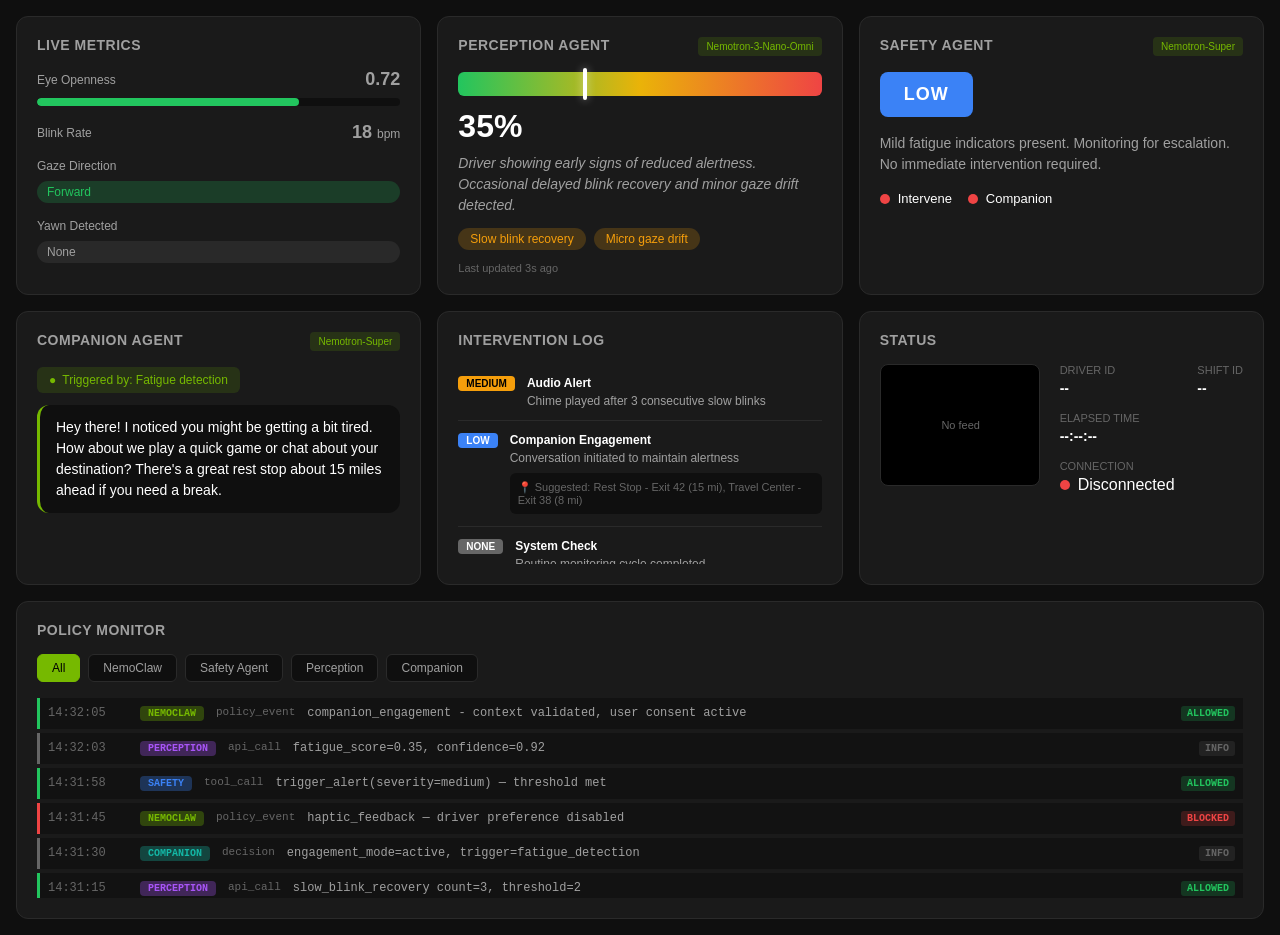
==== frontend/monitoring-dashboard/public/dashboard.html @ f6b9020c "feat: frontend SSE implementation" ====
<!DOCTYPE html>
<html lang="en">
<head>
  <meta charset="UTF-8">
  <meta name="viewport" content="width=device-width, initial-scale=1.0">
  <title>Driver Monitoring Dashboard</title>
  <style>
    :root {
      --bg-primary: #0f0f0f;
      --bg-panel: #1a1a1a;
      --bg-panel-hover: #222222;
      --nvidia-green: #76b900;
      --text-primary: #ffffff;
      --text-secondary: #a0a0a0;
      --text-muted: #666666;
      --border-color: #2a2a2a;
      --severity-none: #666666;
      --severity-low: #3b82f6;
      --severity-medium: #f59e0b;
      --severity-high: #f97316;
      --severity-critical: #ef4444;
      --color-green: #22c55e;
      --color-yellow: #eab308;
      --color-red: #ef4444;
      --color-amber: #f59e0b;
      --color-purple: #a855f7;
      --color-blue: #3b82f6;
      --color-teal: #14b8a6;
      --font-mono: 'Courier New', monospace;
    }

    * {
      margin: 0;
      padding: 0;
      box-sizing: border-box;
    }

    body {
      font-family: -apple-system, BlinkMacSystemFont, 'Segoe UI', Roboto, sans-serif;
      background-color: var(--bg-primary);
      color: var(--text-primary);
      min-height: 100vh;
      padding: 16px;
    }

    .dashboard {
      display: flex;
      flex-direction: column;
      gap: 16px;
      max-width: 1600px;
      margin: 0 auto;
    }

    .grid-top {
      display: grid;
      grid-template-columns: repeat(3, 1fr);
      gap: 16px;
    }

    .panel {
      background-color: var(--bg-panel);
      border: 1px solid var(--border-color);
      border-radius: 12px;
      padding: 20px;
      position: relative;
    }

    .panel-header {
      display: flex;
      justify-content: space-between;
      align-items: flex-start;
      margin-bottom: 16px;
    }

    .panel-title {
      font-size: 14px;
      font-weight: 600;
      color: var(--text-secondary);
      text-transform: uppercase;
      letter-spacing: 0.5px;
    }

    .corner-tag {
      font-size: 10px;
      color: var(--nvidia-green);
      background-color: rgba(118, 185, 0, 0.15);
      padding: 4px 8px;
      border-radius: 4px;
      font-weight: 500;
    }

    /* Panel 1 - Live Metrics */
    .metrics-grid {
      display: flex;
      flex-direction: column;
      gap: 16px;
    }

    .metric-item {
      display: flex;
      flex-direction: column;
      gap: 8px;
    }

    .metric-label {
      font-size: 12px;
      color: var(--text-secondary);
      display: flex;
      justify-content: space-between;
      align-items: center;
    }

    .metric-value {
      font-size: 18px;
      font-weight: 600;
    }

    .progress-bar {
      height: 8px;
      background-color: var(--bg-primary);
      border-radius: 4px;
      overflow: hidden;
    }

    .progress-fill {
      height: 100%;
      border-radius: 4px;
      transition: width 0.3s, background-color 0.3s;
    }

    .badge {
      display: inline-flex;
      align-items: center;
      padding: 4px 10px;
      border-radius: 20px;
      font-size: 12px;
      font-weight: 500;
    }

    .badge-green {
      background-color: rgba(34, 197, 94, 0.2);
      color: var(--color-green);
    }

    .badge-red {
      background-color: rgba(239, 68, 68, 0.2);
      color: var(--color-red);
    }

    .badge-amber {
      background-color: rgba(245, 158, 11, 0.2);
      color: var(--color-amber);
    }

    .badge-grey {
      background-color: rgba(102, 102, 102, 0.2);
      color: var(--text-secondary);
    }

    .flash-badge {
      animation: flash 0.5s ease-in-out;
    }

    @keyframes flash {
      0%, 100% { opacity: 1; }
      50% { opacity: 0.3; }
    }

    /* Panel 2 - Perception Agent */
    .fatigue-bar {
      height: 24px;
      background: linear-gradient(to right, var(--color-green) 0%, var(--color-yellow) 50%, var(--color-red) 100%);
      border-radius: 6px;
      position: relative;
      margin-bottom: 12px;
    }

    .fatigue-indicator {
      position: absolute;
      top: -4px;
      width: 4px;
      height: 32px;
      background-color: var(--text-primary);
      border-radius: 2px;
      box-shadow: 0 0 8px rgba(255,255,255,0.5);
      transition: left 0.3s;
    }

    .fatigue-score {
      font-size: 32px;
      font-weight: 700;
      margin-bottom: 8px;
    }

    .description-text {
      font-style: italic;
      color: var(--text-secondary);
      font-size: 14px;
      line-height: 1.5;
      margin-bottom: 12px;
    }

    .flags-container {
      display: flex;
      flex-wrap: wrap;
      gap: 8px;
      margin-bottom: 12px;
    }

    .flag-pill {
      background-color: rgba(245, 158, 11, 0.2);
      color: var(--color-amber);
      padding: 4px 12px;
      border-radius: 20px;
      font-size: 12px;
      font-weight: 500;
    }

    .last-updated {
      font-size: 11px;
      color: var(--text-muted);
    }

    /* Panel 3 - Safety Agent */
    .severity-badge {
      display: inline-flex;
      align-items: center;
      justify-content: center;
      padding: 12px 24px;
      border-radius: 8px;
      font-size: 18px;
      font-weight: 700;
      text-transform: uppercase;
      letter-spacing: 1px;
      margin-bottom: 16px;
    }

    .severity-none { background-color: var(--severity-none); }
    .severity-low { background-color: var(--severity-low); }
    .severity-medium { background-color: var(--severity-medium); color: #000; }
    .severity-high { background-color: var(--severity-high); color: #000; }
    .severity-critical { 
      background-color: var(--severity-critical);
      animation: pulse 1.5s ease-in-out infinite;
    }

    @keyframes pulse {
      0%, 100% { box-shadow: 0 0 0 0 rgba(239, 68, 68, 0.7); }
      50% { box-shadow: 0 0 0 10px rgba(239, 68, 68, 0); }
    }

    .reason-text {
      color: var(--text-secondary);
      font-size: 14px;
      margin-bottom: 16px;
      line-height: 1.5;
    }

    .indicators {
      display: flex;
      gap: 16px;
    }

    .indicator {
      display: flex;
      align-items: center;
      gap: 8px;
      font-size: 13px;
    }

    .indicator-dot {
      width: 10px;
      height: 10px;
      border-radius: 50%;
    }

    .indicator-dot.on { background-color: var(--color-green); }
    .indicator-dot.off { background-color: var(--color-red); }

    /* Panel 4 - Companion Agent */
    .chat-container {
      min-height: 150px;
    }

    .chat-bubble {
      background-color: var(--bg-primary);
      border-radius: 12px;
      padding: 12px 16px;
      margin-bottom: 12px;
      font-size: 14px;
      line-height: 1.5;
      border-left: 3px solid var(--nvidia-green);
    }

    .trigger-badge {
      display: inline-flex;
      align-items: center;
      gap: 6px;
      background-color: rgba(118, 185, 0, 0.15);
      color: var(--nvidia-green);
      padding: 6px 12px;
      border-radius: 6px;
      font-size: 12px;
      margin-bottom: 12px;
    }

    .waiting-state {
      color: var(--text-muted);
      font-style: italic;
      text-align: center;
      padding: 40px 0;
    }

    /* Panel 5 - Intervention Log */
    .log-container {
      max-height: 200px;
      overflow-y: auto;
    }

    .log-item {
      display: flex;
      align-items: flex-start;
      gap: 12px;
      padding: 12px 0;
      border-bottom: 1px solid var(--border-color);
    }

    .log-item:last-child {
      border-bottom: none;
    }

    .log-severity {
      padding: 2px 8px;
      border-radius: 4px;
      font-size: 10px;
      font-weight: 600;
      text-transform: uppercase;
      flex-shrink: 0;
    }

    .log-content {
      flex: 1;
    }

    .log-type {
      font-size: 12px;
      font-weight: 600;
      margin-bottom: 4px;
    }

    .log-summary {
      font-size: 12px;
      color: var(--text-secondary);
    }

    .rest-stops {
      margin-top: 8px;
      padding: 8px;
      background-color: var(--bg-primary);
      border-radius: 6px;
      font-size: 11px;
      color: var(--text-muted);
    }

    /* Panel 6 - Status Bar */
    .panel-6-inner {
      display: flex;
      gap: 20px;
      align-items: flex-start;
    }

    .camera-feed {
      flex-shrink: 0;
      width: 160px;
      border-radius: 8px;
      overflow: hidden;
      border: 1px solid var(--border-color);
      background: #000;
      position: relative;
    }

    .camera-feed img {
      width: 160px;
      height: 120px;
      object-fit: cover;
      display: block;
    }

    .camera-offline {
      width: 160px;
      height: 120px;
      display: flex;
      align-items: center;
      justify-content: center;
      font-size: 11px;
      color: var(--text-muted);
    }

    .status-grid {
      flex: 1;
      display: flex;
      justify-content: space-between;
      align-items: center;
      flex-wrap: wrap;
      gap: 16px;
    }

    .status-item {
      display: flex;
      flex-direction: column;
      gap: 4px;
    }

    .status-label {
      font-size: 11px;
      color: var(--text-muted);
      text-transform: uppercase;
    }

    .status-value {
      font-size: 14px;
      font-weight: 600;
    }

    .connection-status {
      display: flex;
      align-items: center;
      gap: 8px;
    }

    .connection-dot {
      width: 10px;
      height: 10px;
      border-radius: 50%;
    }

    .connection-dot.connected { background-color: var(--color-green); }
    .connection-dot.disconnected { background-color: var(--color-red); }

    /* Panel 7 - Policy Monitor */
    .panel-full {
      grid-column: 1 / -1;
    }

    .filter-buttons {
      display: flex;
      gap: 8px;
      margin-bottom: 16px;
      flex-wrap: wrap;
    }

    .filter-btn {
      background-color: var(--bg-primary);
      border: 1px solid var(--border-color);
      color: var(--text-secondary);
      padding: 6px 14px;
      border-radius: 6px;
      font-size: 12px;
      cursor: pointer;
      transition: all 0.2s;
    }

    .filter-btn:hover {
      background-color: var(--bg-panel-hover);
    }

    .filter-btn.active {
      background-color: var(--nvidia-green);
      color: #000;
      border-color: var(--nvidia-green);
    }

    .policy-log {
      max-height: 200px;
      overflow-y: auto;
      font-family: var(--font-mono);
      font-size: 12px;
    }

    .policy-entry {
      display: flex;
      align-items: flex-start;
      gap: 12px;
      padding: 8px;
      border-left: 3px solid;
      margin-bottom: 4px;
      background-color: rgba(0,0,0,0.3);
    }

    .policy-entry.allowed { border-left-color: var(--color-green); }
    .policy-entry.blocked { border-left-color: var(--color-red); }
    .policy-entry.info { border-left-color: var(--text-muted); }

    .source-badge {
      padding: 2px 8px;
      border-radius: 4px;
      font-size: 10px;
      font-weight: 600;
      text-transform: uppercase;
      flex-shrink: 0;
    }

    .source-perception { background-color: rgba(168, 85, 247, 0.3); color: var(--color-purple); }
    .source-safety { background-color: rgba(59, 130, 246, 0.3); color: var(--color-blue); }
    .source-companion { background-color: rgba(20, 184, 166, 0.3); color: var(--color-teal); }
    .source-nemoclaw { background-color: rgba(118, 185, 0, 0.3); color: var(--nvidia-green); }

    .policy-timestamp {
      color: var(--text-muted);
      flex-shrink: 0;
      width: 80px;
    }

    .policy-action {
      color: var(--text-muted);
      flex-shrink: 0;
      font-size: 11px;
    }

    .policy-message {
      flex: 1;
      color: var(--text-secondary);
    }

    .verdict-badge {
      padding: 2px 6px;
      border-radius: 3px;
      font-size: 10px;
      font-weight: 700;
      text-transform: uppercase;
      flex-shrink: 0;
    }
    .verdict-allowed { background-color: rgba(34, 197, 94, 0.2); color: var(--color-green); }
    .verdict-blocked { background-color: rgba(239, 68, 68, 0.2); color: var(--color-red); }
    .verdict-info { background-color: rgba(102, 102, 102, 0.2); color: var(--text-muted); }

    /* Scrollbar Styling */
    ::-webkit-scrollbar {
      width: 6px;
    }

    ::-webkit-scrollbar-track {
      background: var(--bg-primary);
    }

    ::-webkit-scrollbar-thumb {
      background: var(--border-color);
      border-radius: 3px;
    }

    ::-webkit-scrollbar-thumb:hover {
      background: var(--text-muted);
    }

    @media (max-width: 1024px) {
      .grid-top {
        grid-template-columns: repeat(2, 1fr);
      }
    }

    @media (max-width: 768px) {
      .grid-top {
        grid-template-columns: 1fr;
      }
    }
  </style>
</head>
<body>
  <div class="dashboard">
    <!-- Top Grid: Panels 1-6 -->
    <div class="grid-top">
      <!-- Panel 1: Live Metrics -->
      <div class="panel">
        <div class="panel-header">
          <span class="panel-title">Live Metrics</span>
        </div>
        <div class="metrics-grid">
          <div class="metric-item">
            <div class="metric-label">
              <span>Eye Openness</span>
              <span class="metric-value" id="eye-value">0.72</span>
            </div>
            <div class="progress-bar">
              <div class="progress-fill" id="eye-progress" style="width: 72%; background-color: var(--color-green);"></div>
            </div>
          </div>
          <div class="metric-item">
            <div class="metric-label">
              <span>Blink Rate</span>
              <span class="metric-value" id="blink-rate">18 <span style="font-size: 12px; font-weight: 400;">bpm</span></span>
            </div>
          </div>
          <div class="metric-item">
            <div class="metric-label">
              <span>Gaze Direction</span>
            </div>
            <span class="badge badge-green" id="gaze-badge">Forward</span>
          </div>
          <div class="metric-item">
            <div class="metric-label">
              <span>Yawn Detected</span>
            </div>
            <span class="badge badge-grey" id="yawn-badge">None</span>
          </div>
        </div>
      </div>

      <!-- Panel 2: Perception Agent -->
      <div class="panel">
        <div class="panel-header">
          <span class="panel-title">Perception Agent</span>
          <span class="corner-tag">Nemotron-3-Nano-Omni</span>
        </div>
        <div class="fatigue-bar">
          <div class="fatigue-indicator" id="fatigue-indicator" style="left: calc(35% - 2px);"></div>
        </div>
        <div class="fatigue-score" id="fatigue-score">35%</div>
        <p class="description-text" id="perception-desc">Driver showing early signs of reduced alertness. Occasional delayed blink recovery and minor gaze drift detected.</p>
        <div class="flags-container" id="flags-container">
          <span class="flag-pill">Slow blink recovery</span>
          <span class="flag-pill">Micro gaze drift</span>
        </div>
        <div class="last-updated">Last updated <span id="perception-updated">3</span>s ago</div>
      </div>

      <!-- Panel 3: Safety Agent -->
      <div class="panel">
        <div class="panel-header">
          <span class="panel-title">Safety Agent</span>
          <span class="corner-tag">Nemotron-Super</span>
        </div>
        <div class="severity-badge severity-low" id="severity-badge">LOW</div>
        <p class="reason-text" id="safety-reason">Mild fatigue indicators present. Monitoring for escalation. No immediate intervention required.</p>
        <div class="indicators">
          <div class="indicator">
            <div class="indicator-dot off" id="intervene-indicator"></div>
            <span>Intervene</span>
          </div>
          <div class="indicator">
            <div class="indicator-dot off" id="companion-indicator"></div>
            <span>Companion</span>
          </div>
        </div>
      </div>

      <!-- Panel 4: Companion Agent -->
      <div class="panel">
        <div class="panel-header">
          <span class="panel-title">Companion Agent</span>
          <span class="corner-tag">Nemotron-Super</span>
        </div>
        <div class="chat-container" id="chat-container">
          <div class="trigger-badge" id="trigger-badge">
            <span>●</span> Triggered by: Fatigue detection
          </div>
          <div class="chat-bubble" id="chat-bubble">
            Hey there! I noticed you might be getting a bit tired. How about we play a quick game or chat about your destination? There's a great rest stop about 15 miles ahead if you need a break.
          </div>
        </div>
      </div>

      <!-- Panel 5: Intervention Log -->
      <div class="panel">
        <div class="panel-header">
          <span class="panel-title">Intervention Log</span>
        </div>
        <div class="log-container" id="log-container">
          <div class="log-item">
            <span class="log-severity" style="background-color: var(--severity-medium); color: #000;">MEDIUM</span>
            <div class="log-content">
              <div class="log-type">Audio Alert</div>
              <div class="log-summary">Chime played after 3 consecutive slow blinks</div>
            </div>
          </div>
          <div class="log-item">
            <span class="log-severity" style="background-color: var(--severity-low);">LOW</span>
            <div class="log-content">
              <div class="log-type">Companion Engagement</div>
              <div class="log-summary">Conversation initiated to maintain alertness</div>
              <div class="rest-stops">📍 Suggested: Rest Stop - Exit 42 (15 mi), Travel Center - Exit 38 (8 mi)</div>
            </div>
          </div>
          <div class="log-item">
            <span class="log-severity" style="background-color: var(--severity-none);">NONE</span>
            <div class="log-content">
              <div class="log-type">System Check</div>
              <div class="log-summary">Routine monitoring cycle completed</div>
            </div>
          </div>
        </div>
      </div>

      <!-- Panel 6: Status Bar -->
      <div class="panel">
        <div class="panel-header">
          <span class="panel-title">Status</span>
        </div>
        <div class="panel-6-inner">
          <div class="camera-feed" id="camera-feed-container">
            <img id="camera-img" src="/video" alt="Driver camera feed"
                 onerror="this.style.display='none';document.getElementById('camera-offline-msg').style.display='flex'">
            <div class="camera-offline" id="camera-offline-msg" style="display:none">No feed</div>
          </div>
          <div class="status-grid">
            <div class="status-item">
              <span class="status-label">Driver ID</span>
              <span class="status-value" id="status-driver">--</span>
            </div>
            <div class="status-item">
              <span class="status-label">Shift ID</span>
              <span class="status-value" id="status-shift">--</span>
            </div>
            <div class="status-item">
              <span class="status-label">Elapsed Time</span>
              <span class="status-value" id="elapsed-time">--:--:--</span>
            </div>
            <div class="status-item">
              <span class="status-label">Connection</span>
              <div class="connection-status">
                <div class="connection-dot connected" id="connection-dot"></div>
                <span id="connection-text">Connected</span>
              </div>
            </div>
          </div>
        </div>
      </div>
    </div>

    <!-- Panel 7: Policy Monitor (Full Width) -->
    <div class="panel panel-full">
      <div class="panel-header">
        <span class="panel-title">Policy Monitor</span>
      </div>
      <div class="filter-buttons">
        <button class="filter-btn active" data-filter="all">All</button>
        <button class="filter-btn" data-filter="nemoclaw">NemoClaw</button>
        <button class="filter-btn" data-filter="safety">Safety Agent</button>
        <button class="filter-btn" data-filter="perception">Perception</button>
        <button class="filter-btn" data-filter="companion">Companion</button>
      </div>
      <div class="policy-log" id="policy-log">
        <div class="policy-entry allowed" data-source="nemoclaw">
          <span class="policy-timestamp">14:32:05</span>
          <span class="source-badge source-nemoclaw">NemoClaw</span>
          <span class="policy-action">policy_event</span>
          <span class="policy-message">companion_engagement - context validated, user consent active</span>
          <span class="verdict-badge verdict-allowed">allowed</span>
        </div>
        <div class="policy-entry info" data-source="perception">
          <span class="policy-timestamp">14:32:03</span>
          <span class="source-badge source-perception">Perception</span>
          <span class="policy-action">api_call</span>
          <span class="policy-message">fatigue_score=0.35, confidence=0.92</span>
          <span class="verdict-badge verdict-info">info</span>
        </div>
        <div class="policy-entry allowed" data-source="safety">
          <span class="policy-timestamp">14:31:58</span>
          <span class="source-badge source-safety">Safety</span>
          <span class="policy-action">tool_call</span>
          <span class="policy-message">trigger_alert(severity=medium) — threshold met</span>
          <span class="verdict-badge verdict-allowed">allowed</span>
        </div>
        <div class="policy-entry blocked" data-source="nemoclaw">
          <span class="policy-timestamp">14:31:45</span>
          <span class="source-badge source-nemoclaw">NemoClaw</span>
          <span class="policy-action">policy_event</span>
          <span class="policy-message">haptic_feedback — driver preference disabled</span>
          <span class="verdict-badge verdict-blocked">blocked</span>
        </div>
        <div class="policy-entry info" data-source="companion">
          <span class="policy-timestamp">14:31:30</span>
          <span class="source-badge source-companion">Companion</span>
          <span class="policy-action">decision</span>
          <span class="policy-message">engagement_mode=active, trigger=fatigue_detection</span>
          <span class="verdict-badge verdict-info">info</span>
        </div>
        <div class="policy-entry allowed" data-source="perception">
          <span class="policy-timestamp">14:31:15</span>
          <span class="source-badge source-perception">Perception</span>
          <span class="policy-action">api_call</span>
          <span class="policy-message">slow_blink_recovery count=3, threshold=2</span>
          <span class="verdict-badge verdict-allowed">allowed</span>
        </div>
        <div class="policy-entry info" data-source="safety">
          <span class="policy-timestamp">14:30:00</span>
          <span class="source-badge source-safety">Safety</span>
          <span class="policy-action">decision</span>
          <span class="policy-message">severity: none → low — mild fatigue indicators</span>
          <span class="verdict-badge verdict-info">info</span>
        </div>
      </div>
    </div>
  </div>

  <script>
    // --- State ---
    const SEVERITY_RANK = { none: 0, low: 1, medium: 2, high: 3, critical: 4 };
    const SEVERITY_COLORS = {
      none:     "var(--severity-none)",
      low:      "var(--severity-low)",
      medium:   "var(--severity-medium)",
      high:     "var(--severity-high)",
      critical: "var(--severity-critical)",
    };
    let _shiftStart     = null;
    let _vlmLastTs      = null;
    let _prevSevRank    = 0;
    let _yawnTimer      = null;
    let _retryDelay     = 1000;

    // --- SSE connection ---
    function connectSSE() {
      const stream = new EventSource("/stream");
      stream.addEventListener("message", (e) => {
        _retryDelay = 1000;
        setConnected(true);
        const event = JSON.parse(e.data);
        switch (event.type) {
          case "frame":        updateLiveMetrics(event.data);    break;
          case "vlm":          updatePerceptionAgent(event.data); break;
          case "decision":     updateSafetyAgent(event.data);   break;
          case "companion":    updateCompanionAgent(event.data); break;
          case "intervention": appendIntervention(event.data);   break;
          case "audit":        appendAuditEntry(event.data);     break;
        }
      });
      stream.onerror = () => {
        setConnected(false);
        stream.close();
        setTimeout(connectSSE, _retryDelay);
        _retryDelay = Math.min(_retryDelay * 2, 30000);
      };
    }

    // --- /state preload ---
    async function preloadState() {
      try {
        const res = await fetch("/state");
        const state = await res.json();
        if (state.frame)        updateLiveMetrics(state.frame);
        if (state.vlm)          updatePerceptionAgent(state.vlm);
        if (state.decision)     updateSafetyAgent(state.decision);
        if (state.companion)    updateCompanionAgent(state.companion);
        if (state.intervention) appendIntervention(state.intervention);
      } catch (_) { /* server may not be ready yet */ }
    }

    // --- Connection status (Panel 6) ---
    function setConnected(connected) {
      const dot = document.getElementById("connection-dot");
      const txt = document.getElementById("connection-text");
      if (dot) dot.className = "connection-dot " + (connected ? "connected" : "disconnected");
      if (txt) txt.textContent = connected ? "Connected" : "Disconnected";
    }

    // --- Elapsed clock (Panel 6) ---
    setInterval(() => {
      if (!_shiftStart) return;
      const sec = Math.floor(Date.now() / 1000 - _shiftStart);
      const h = String(Math.floor(sec / 3600)).padStart(2, "0");
      const m = String(Math.floor((sec % 3600) / 60)).padStart(2, "0");
      const s = String(sec % 60).padStart(2, "0");
      const el = document.getElementById("elapsed-time");
      if (el) el.textContent = `${h}:${m}:${s}`;
    }, 1000);

    // --- VLM age counter (Panel 2) ---
    setInterval(() => {
      if (!_vlmLastTs) return;
      const ago = Math.round(Date.now() / 1000 - _vlmLastTs);
      const el = document.getElementById("perception-updated");
      if (el) el.textContent = ago;
    }, 1000);

    // --- Panel 1: Live Metrics ---
    function updateLiveMetrics(data) {
      if (!_shiftStart && data.timestamp) _shiftStart = data.timestamp;

      // Eye openness progress bar
      const openness = data.eye_openness ?? 0;
      const eyeBar = document.getElementById("eye-progress");
      if (eyeBar) {
        eyeBar.style.width = `${Math.round(openness * 100)}%`;
        eyeBar.style.backgroundColor =
          openness >= 0.6 ? "var(--color-green)"
          : openness >= 0.4 ? "var(--color-yellow)"
          : "var(--color-red)";
      }
      const eyeVal = document.getElementById("eye-value");
      if (eyeVal) eyeVal.textContent = openness.toFixed(2);

      // Blink rate
      const blinkEl = document.getElementById("blink-rate");
      if (blinkEl) blinkEl.innerHTML =
        `${(data.blink_rate ?? 0).toFixed(1)} <span style="font-size:12px;font-weight:400">bpm</span>`;

      // Gaze badge
      const gazeEl = document.getElementById("gaze-badge");
      if (gazeEl) {
        const dir = data.gaze_direction ?? "unknown";
        gazeEl.textContent = dir.charAt(0).toUpperCase() + dir.slice(1);
        gazeEl.className = "badge " + (dir !== "forward" ? "badge-red" : "badge-green");
      }

      // Yawn flash badge (auto-clears after 3 s)
      const yawnEl = document.getElementById("yawn-badge");
      if (yawnEl && data.yawn_detected) {
        yawnEl.textContent = "YAWN!";
        yawnEl.className = "badge badge-red flash-badge";
        clearTimeout(_yawnTimer);
        _yawnTimer = setTimeout(() => {
          yawnEl.textContent = "None";
          yawnEl.className = "badge badge-grey";
        }, 3000);
      }

      // Panel 6: driver / shift IDs
      if (data.driver_id) {
        const el = document.getElementById("status-driver");
        if (el && el.textContent === "--") el.textContent = data.driver_id;
      }
      if (data.shift_id) {
        const el = document.getElementById("status-shift");
        if (el && el.textContent === "--") el.textContent = data.shift_id;
      }
    }

    // --- Panel 2: Perception Agent ---
    function updatePerceptionAgent(data) {
      _vlmLastTs = data.timestamp ?? (Date.now() / 1000);
      const score = data.fatigue_score ?? 0;

      // Needle on gradient bar
      const indicator = document.getElementById("fatigue-indicator");
      if (indicator) indicator.style.left = `calc(${Math.round(score * 100)}% - 2px)`;

      // Score text with colour
      const scoreEl = document.getElementById("fatigue-score");
      if (scoreEl) {
        scoreEl.textContent = `${Math.round(score * 100)}%`;
        scoreEl.style.color =
          score >= 0.7 ? "var(--color-red)"
          : score >= 0.4 ? "var(--color-yellow)"
          : "var(--color-green)";
      }

      // Description
      const descEl = document.getElementById("perception-desc");
      if (descEl) descEl.textContent = data.description ?? "";

      // Flag pills
      const flagsEl = document.getElementById("flags-container");
      if (flagsEl) {
        flagsEl.innerHTML = (data.flags ?? [])
          .map(f => `<span class="flag-pill">${esc(f)}</span>`).join("");
      }

      // Reset age counter
      const ageEl = document.getElementById("perception-updated");
      if (ageEl) ageEl.textContent = "0";
    }

    // --- Panel 3: Safety Agent ---
    function updateSafetyAgent(data) {
      const severity = data.severity ?? "none";
      const badge = document.getElementById("severity-badge");
      if (badge) {
        const newRank = SEVERITY_RANK[severity] ?? 0;
        badge.className = "severity-badge severity-" + severity;
        badge.textContent = severity.toUpperCase();
        if (newRank > _prevSevRank) {
          // Trigger pulse on escalation via reflow trick
          badge.classList.add("flash-badge");
          setTimeout(() => badge.classList.remove("flash-badge"), 1600);
        }
        _prevSevRank = newRank;
      }

      const reasonEl = document.getElementById("safety-reason");
      if (reasonEl) reasonEl.textContent = data.reason ?? "";

      // should_intervene / trigger_companion dots
      const intDot = document.getElementById("intervene-indicator");
      const compDot = document.getElementById("companion-indicator");
      if (intDot)  intDot.className  = "indicator-dot " + (data.should_intervene ? "on" : "off");
      if (compDot) compDot.className = "indicator-dot " + (data.trigger_companion ? "on" : "off");

      // Populate shift/driver from decision if not yet set
      if (data.driver_id) {
        const el = document.getElementById("status-driver");
        if (el && el.textContent === "--") el.textContent = data.driver_id;
      }
      if (data.shift_id) {
        const el = document.getElementById("status-shift");
        if (el && el.textContent === "--") el.textContent = data.shift_id;
      }
    }

    // --- Panel 4: Companion Agent ---
    function updateCompanionAgent(data) {
      const container = document.getElementById("chat-container");
      if (!container) return;

      // Update trigger badge
      const triggerBadge = document.getElementById("trigger-badge");
      if (triggerBadge)
        triggerBadge.innerHTML = `<span>●</span> ${esc(data.trigger_reason ?? "")}`;

      // Prepend new bubble
      const bubble = document.createElement("div");
      bubble.className = "chat-bubble";
      bubble.textContent = data.message ?? "";
      const firstBubble = container.querySelector(".chat-bubble");
      if (firstBubble) {
        container.insertBefore(bubble, firstBubble);
      } else {
        container.appendChild(bubble);
      }

      // Cap at 10 messages
      const bubbles = container.querySelectorAll(".chat-bubble");
      if (bubbles.length > 10) bubbles[bubbles.length - 1].remove();
    }

    // --- Panel 5: Intervention Log ---
    function appendIntervention(data) {
      const container = document.getElementById("log-container");
      if (!container) return;

      const severity = data.severity ?? "none";
      const color = SEVERITY_COLORS[severity] ?? SEVERITY_COLORS.none;
      const textColor = ["medium", "high"].includes(severity) ? "#000" : "#fff";
      const stops = data.suggested_stops ?? [];
      const stopsHtml = stops.length
        ? `<div class="rest-stops">📍 ${stops.map(esc).join(" · ")}</div>`
        : "";

      const item = document.createElement("div");
      item.className = "log-item";
      item.innerHTML = `
        <span class="log-severity" style="background-color:${color};color:${textColor}">
          ${severity.toUpperCase()}
        </span>
        <div class="log-content">
          <div class="log-type">${esc(data.intervention_type ?? "")}</div>
          <div class="log-summary">${esc(data.action_summary ?? "")}</div>
          ${stopsHtml}
        </div>
      `;
      container.prepend(item);

      // Cap at 50 entries
      const items = container.querySelectorAll(".log-item");
      if (items.length > 50) items[items.length - 1].remove();
    }

    // --- Panel 7: Policy Monitor ---
    function appendAuditEntry(data) {
      const logEl = document.getElementById("policy-log");
      if (!logEl) return;

      const verdict = data.verdict ?? "info";
      const ts = data.timestamp
        ? new Date(data.timestamp * 1000).toLocaleTimeString([], { hour12: false })
        : "--";

      const entry = document.createElement("div");
      entry.className = `policy-entry ${verdict}`;
      entry.dataset.source = data.source ?? "";
      entry.innerHTML = `
        <span class="policy-timestamp">${ts}</span>
        <span class="source-badge source-${esc(data.source ?? "")}">${esc(data.source ?? "")}</span>
        <span class="policy-action">${esc(data.action_type ?? "")}</span>
        <span class="policy-message">${esc(data.description ?? "")}</span>
        <span class="verdict-badge verdict-${esc(verdict)}">${verdict}</span>
      `;
      logEl.prepend(entry);

      // Flash red background on BLOCKED entries
      if (verdict === "blocked") {
        entry.style.backgroundColor = "rgba(239,68,68,0.2)";
        setTimeout(() => { entry.style.backgroundColor = "rgba(0,0,0,0.3)"; }, 1200);
      }

      // Cap at 200 DOM nodes
      const entries = logEl.querySelectorAll(".policy-entry");
      if (entries.length > 200) entries[entries.length - 1].remove();

      applyAuditFilter();
    }

    // --- Audit filter buttons ---
    function initAuditFilter() {
      document.querySelectorAll(".filter-btn").forEach(btn => {
        btn.addEventListener("click", () => {
          document.querySelectorAll(".filter-btn").forEach(b => b.classList.remove("active"));
          btn.classList.add("active");
          applyAuditFilter();
        });
      });
    }

    function applyAuditFilter() {
      const active = document.querySelector(".filter-btn.active");
      const filter = active ? active.dataset.filter : "all";
      document.querySelectorAll(".policy-entry").forEach(entry => {
        entry.style.display =
          (filter === "all" || entry.dataset.source === filter) ? "flex" : "none";
      });
    }

    // --- XSS-safe string escaping ---
    function esc(str) {
      return String(str)
        .replace(/&/g, "&amp;")
        .replace(/</g, "&lt;")
        .replace(/>/g, "&gt;")
        .replace(/"/g, "&quot;");
    }

    // --- Startup ---
    preloadState();
    connectSSE();
    initAuditFilter();
  </script>
</body>
</html>
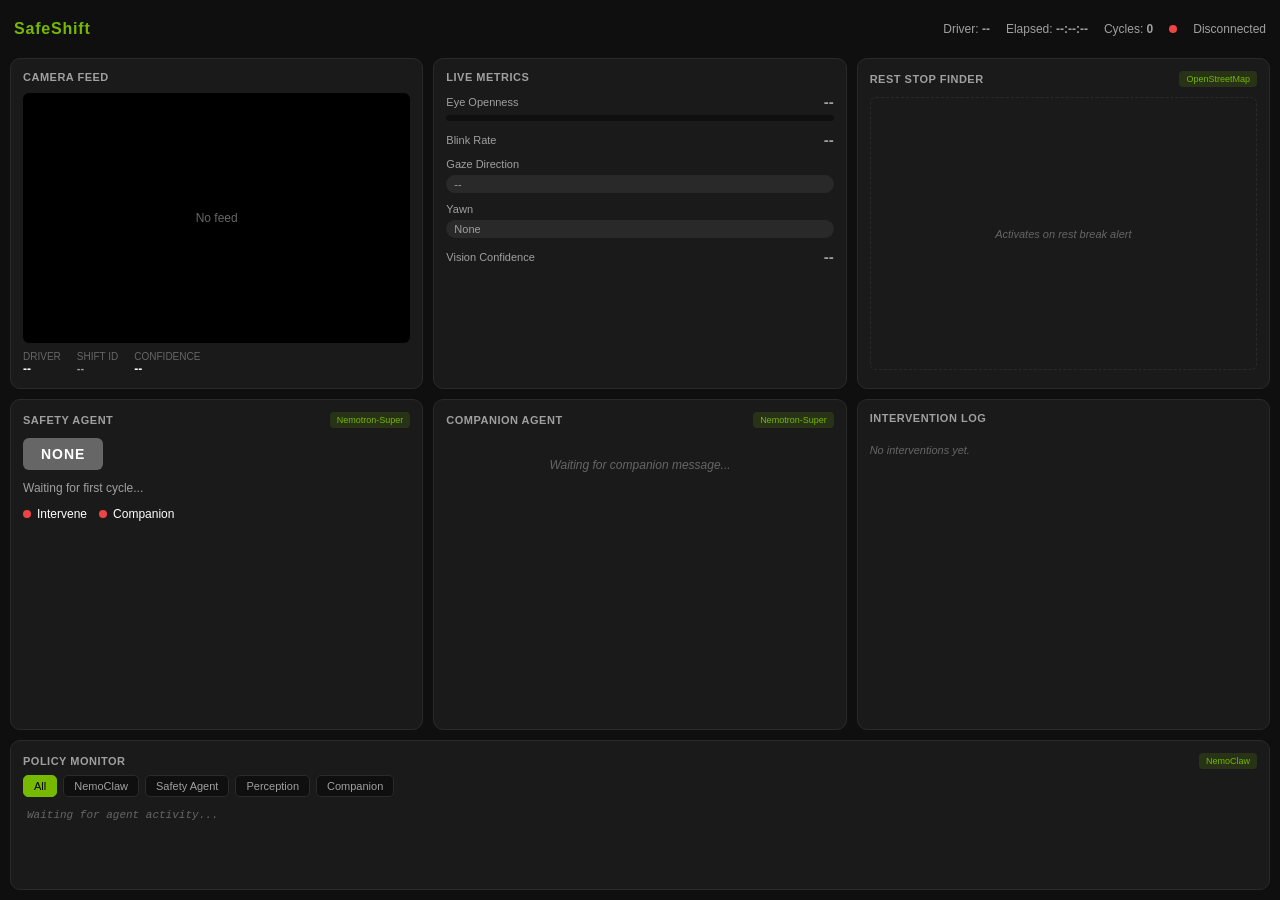
==== commit 9bcb155a: "fix: publish intervention events to frontend; redesign dashboard layout - Add _publish_intervention " ====
--- a/frontend/monitoring-dashboard/public/dashboard.html
+++ b/frontend/monitoring-dashboard/public/dashboard.html
@@ -3,634 +3,415 @@
 <head>
   <meta charset="UTF-8">
   <meta name="viewport" content="width=device-width, initial-scale=1.0">
-  <title>Driver Monitoring Dashboard</title>
+  <title>SafeShift — Driver Safety Monitor</title>
+  <link rel="stylesheet" href="https://unpkg.com/leaflet@1.9.4/dist/leaflet.css" />
+  <script src="https://unpkg.com/leaflet@1.9.4/dist/leaflet.js"></script>
   <style>
     :root {
-      --bg-primary: #0f0f0f;
-      --bg-panel: #1a1a1a;
-      --bg-panel-hover: #222222;
-      --nvidia-green: #76b900;
-      --text-primary: #ffffff;
-      --text-secondary: #a0a0a0;
-      --text-muted: #666666;
-      --border-color: #2a2a2a;
-      --severity-none: #666666;
-      --severity-low: #3b82f6;
-      --severity-medium: #f59e0b;
-      --severity-high: #f97316;
-      --severity-critical: #ef4444;
-      --color-green: #22c55e;
-      --color-yellow: #eab308;
-      --color-red: #ef4444;
-      --color-amber: #f59e0b;
-      --color-purple: #a855f7;
-      --color-blue: #3b82f6;
-      --color-teal: #14b8a6;
-      --font-mono: 'Courier New', monospace;
-    }
-
-    * {
-      margin: 0;
-      padding: 0;
-      box-sizing: border-box;
-    }
+      --bg-primary:    #0f0f0f;
+      --bg-panel:      #1a1a1a;
+      --border-color:  #2a2a2a;
+      --nvidia-green:  #76b900;
+      --text-primary:  #ffffff;
+      --text-secondary:#a0a0a0;
+      --text-muted:    #666666;
+      --sev-none:      #666666;
+      --sev-low:       #3b82f6;
+      --sev-medium:    #f59e0b;
+      --sev-high:      #f97316;
+      --sev-critical:  #ef4444;
+      --green:  #22c55e;
+      --yellow: #eab308;
+      --red:    #ef4444;
+      --amber:  #f59e0b;
+      --purple: #a855f7;
+      --blue:   #3b82f6;
+      --teal:   #14b8a6;
+      --mono:   'Courier New', monospace;
+    }
+
+    * { margin: 0; padding: 0; box-sizing: border-box; }
 
     body {
       font-family: -apple-system, BlinkMacSystemFont, 'Segoe UI', Roboto, sans-serif;
-      background-color: var(--bg-primary);
+      background: var(--bg-primary);
       color: var(--text-primary);
-      min-height: 100vh;
-      padding: 16px;
-    }
-
+      height: 100vh;
+      overflow: hidden;
+      padding: 10px;
+    }
+
+    /* ── Full-page grid ── */
     .dashboard {
+      height: 100%;
+      display: grid;
+      grid-template-rows: 38px 1fr 1fr 150px;
+      gap: 10px;
+    }
+
+    /* ── Header ── */
+    .header {
+      display: flex;
+      align-items: center;
+      justify-content: space-between;
+      padding: 0 4px;
+    }
+    .header-title { font-size: 16px; font-weight: 700; color: var(--nvidia-green); letter-spacing: 0.05em; }
+    .header-right  { display: flex; align-items: center; gap: 16px; font-size: 12px; color: var(--text-secondary); }
+
+    /* ── Row grids ── */
+    .grid-row {
+      display: grid;
+      grid-template-columns: repeat(3, 1fr);
+      gap: 10px;
+      min-height: 0;
+    }
+
+    /* ── Panel base ── */
+    .panel {
+      background: var(--bg-panel);
+      border: 1px solid var(--border-color);
+      border-radius: 10px;
+      padding: 12px;
       display: flex;
       flex-direction: column;
-      gap: 16px;
-      max-width: 1600px;
-      margin: 0 auto;
-    }
-
-    .grid-top {
-      display: grid;
-      grid-template-columns: repeat(3, 1fr);
-      gap: 16px;
-    }
-
-    .panel {
-      background-color: var(--bg-panel);
-      border: 1px solid var(--border-color);
-      border-radius: 12px;
-      padding: 20px;
-      position: relative;
-    }
-
+      min-height: 0;
+      overflow: hidden;
+    }
     .panel-header {
       display: flex;
       justify-content: space-between;
-      align-items: flex-start;
-      margin-bottom: 16px;
-    }
-
+      align-items: center;
+      margin-bottom: 10px;
+      flex-shrink: 0;
+    }
     .panel-title {
-      font-size: 14px;
+      font-size: 11px;
       font-weight: 600;
       color: var(--text-secondary);
       text-transform: uppercase;
       letter-spacing: 0.5px;
     }
-
     .corner-tag {
-      font-size: 10px;
+      font-size: 9px;
       color: var(--nvidia-green);
-      background-color: rgba(118, 185, 0, 0.15);
-      padding: 4px 8px;
+      background: rgba(118,185,0,0.15);
+      padding: 3px 7px;
       border-radius: 4px;
       font-weight: 500;
     }
-
-    /* Panel 1 - Live Metrics */
-    .metrics-grid {
-      display: flex;
-      flex-direction: column;
-      gap: 16px;
-    }
-
-    .metric-item {
-      display: flex;
-      flex-direction: column;
-      gap: 8px;
-    }
-
-    .metric-label {
-      font-size: 12px;
-      color: var(--text-secondary);
-      display: flex;
-      justify-content: space-between;
-      align-items: center;
-    }
-
-    .metric-value {
-      font-size: 18px;
-      font-weight: 600;
-    }
-
-    .progress-bar {
-      height: 8px;
-      background-color: var(--bg-primary);
-      border-radius: 4px;
-      overflow: hidden;
-    }
-
-    .progress-fill {
-      height: 100%;
-      border-radius: 4px;
-      transition: width 0.3s, background-color 0.3s;
-    }
-
+    .panel-body {
+      flex: 1;
+      overflow-y: auto;
+      min-height: 0;
+    }
+
+    /* ── Scrollbar ── */
+    ::-webkit-scrollbar { width: 4px; }
+    ::-webkit-scrollbar-track { background: var(--bg-primary); }
+    ::-webkit-scrollbar-thumb { background: var(--border-color); border-radius: 2px; }
+
+    /* ── Badges ── */
     .badge {
       display: inline-flex;
       align-items: center;
-      padding: 4px 10px;
+      padding: 3px 8px;
       border-radius: 20px;
-      font-size: 12px;
+      font-size: 11px;
       font-weight: 500;
     }
-
-    .badge-green {
-      background-color: rgba(34, 197, 94, 0.2);
-      color: var(--color-green);
-    }
-
-    .badge-red {
-      background-color: rgba(239, 68, 68, 0.2);
-      color: var(--color-red);
-    }
-
-    .badge-amber {
-      background-color: rgba(245, 158, 11, 0.2);
-      color: var(--color-amber);
-    }
-
-    .badge-grey {
-      background-color: rgba(102, 102, 102, 0.2);
-      color: var(--text-secondary);
-    }
-
-    .flash-badge {
-      animation: flash 0.5s ease-in-out;
-    }
-
-    @keyframes flash {
-      0%, 100% { opacity: 1; }
-      50% { opacity: 0.3; }
-    }
-
-    /* Panel 2 - Perception Agent */
-    .fatigue-bar {
-      height: 24px;
-      background: linear-gradient(to right, var(--color-green) 0%, var(--color-yellow) 50%, var(--color-red) 100%);
+    .badge-green { background: rgba(34,197,94,0.2);  color: var(--green); }
+    .badge-red   { background: rgba(239,68,68,0.2);  color: var(--red); }
+    .badge-amber { background: rgba(245,158,11,0.2); color: var(--amber); }
+    .badge-grey  { background: rgba(102,102,102,0.2); color: var(--text-secondary); }
+
+    .flash-badge { animation: flash 0.5s ease-in-out; }
+    @keyframes flash { 0%,100%{opacity:1} 50%{opacity:0.3} }
+
+    /* ════════════════════════════
+       ROW 1: Camera | Metrics | Log
+       ════════════════════════════ */
+
+    /* Camera */
+    .camera-wrap {
+      flex: 1;
       border-radius: 6px;
-      position: relative;
-      margin-bottom: 12px;
-    }
-
-    .fatigue-indicator {
-      position: absolute;
-      top: -4px;
-      width: 4px;
-      height: 32px;
-      background-color: var(--text-primary);
-      border-radius: 2px;
-      box-shadow: 0 0 8px rgba(255,255,255,0.5);
-      transition: left 0.3s;
-    }
-
-    .fatigue-score {
-      font-size: 32px;
-      font-weight: 700;
-      margin-bottom: 8px;
-    }
-
-    .description-text {
-      font-style: italic;
-      color: var(--text-secondary);
-      font-size: 14px;
-      line-height: 1.5;
-      margin-bottom: 12px;
-    }
-
-    .flags-container {
-      display: flex;
-      flex-wrap: wrap;
-      gap: 8px;
-      margin-bottom: 12px;
-    }
-
-    .flag-pill {
-      background-color: rgba(245, 158, 11, 0.2);
-      color: var(--color-amber);
-      padding: 4px 12px;
-      border-radius: 20px;
-      font-size: 12px;
-      font-weight: 500;
-    }
-
-    .last-updated {
-      font-size: 11px;
-      color: var(--text-muted);
-    }
-
-    /* Panel 3 - Safety Agent */
-    .severity-badge {
-      display: inline-flex;
-      align-items: center;
-      justify-content: center;
-      padding: 12px 24px;
-      border-radius: 8px;
-      font-size: 18px;
-      font-weight: 700;
-      text-transform: uppercase;
-      letter-spacing: 1px;
-      margin-bottom: 16px;
-    }
-
-    .severity-none { background-color: var(--severity-none); }
-    .severity-low { background-color: var(--severity-low); }
-    .severity-medium { background-color: var(--severity-medium); color: #000; }
-    .severity-high { background-color: var(--severity-high); color: #000; }
-    .severity-critical { 
-      background-color: var(--severity-critical);
-      animation: pulse 1.5s ease-in-out infinite;
-    }
-
-    @keyframes pulse {
-      0%, 100% { box-shadow: 0 0 0 0 rgba(239, 68, 68, 0.7); }
-      50% { box-shadow: 0 0 0 10px rgba(239, 68, 68, 0); }
-    }
-
-    .reason-text {
-      color: var(--text-secondary);
-      font-size: 14px;
-      margin-bottom: 16px;
-      line-height: 1.5;
-    }
-
-    .indicators {
-      display: flex;
-      gap: 16px;
-    }
-
-    .indicator {
-      display: flex;
-      align-items: center;
-      gap: 8px;
-      font-size: 13px;
-    }
-
-    .indicator-dot {
-      width: 10px;
-      height: 10px;
-      border-radius: 50%;
-    }
-
-    .indicator-dot.on { background-color: var(--color-green); }
-    .indicator-dot.off { background-color: var(--color-red); }
-
-    /* Panel 4 - Companion Agent */
-    .chat-container {
-      min-height: 150px;
-    }
-
-    .chat-bubble {
-      background-color: var(--bg-primary);
-      border-radius: 12px;
-      padding: 12px 16px;
-      margin-bottom: 12px;
-      font-size: 14px;
-      line-height: 1.5;
-      border-left: 3px solid var(--nvidia-green);
-    }
-
-    .trigger-badge {
-      display: inline-flex;
-      align-items: center;
-      gap: 6px;
-      background-color: rgba(118, 185, 0, 0.15);
-      color: var(--nvidia-green);
-      padding: 6px 12px;
-      border-radius: 6px;
-      font-size: 12px;
-      margin-bottom: 12px;
-    }
-
-    .waiting-state {
-      color: var(--text-muted);
-      font-style: italic;
-      text-align: center;
-      padding: 40px 0;
-    }
-
-    /* Panel 5 - Intervention Log */
-    .log-container {
-      max-height: 200px;
-      overflow-y: auto;
-    }
-
-    .log-item {
-      display: flex;
-      align-items: flex-start;
-      gap: 12px;
-      padding: 12px 0;
-      border-bottom: 1px solid var(--border-color);
-    }
-
-    .log-item:last-child {
-      border-bottom: none;
-    }
-
-    .log-severity {
-      padding: 2px 8px;
-      border-radius: 4px;
-      font-size: 10px;
-      font-weight: 600;
-      text-transform: uppercase;
-      flex-shrink: 0;
-    }
-
-    .log-content {
-      flex: 1;
-    }
-
-    .log-type {
-      font-size: 12px;
-      font-weight: 600;
-      margin-bottom: 4px;
-    }
-
-    .log-summary {
-      font-size: 12px;
-      color: var(--text-secondary);
-    }
-
-    .rest-stops {
-      margin-top: 8px;
-      padding: 8px;
-      background-color: var(--bg-primary);
-      border-radius: 6px;
-      font-size: 11px;
-      color: var(--text-muted);
-    }
-
-    /* Panel 6 - Status Bar */
-    .panel-6-inner {
-      display: flex;
-      gap: 20px;
-      align-items: flex-start;
-    }
-
-    .camera-feed {
-      flex-shrink: 0;
-      width: 160px;
-      border-radius: 8px;
       overflow: hidden;
-      border: 1px solid var(--border-color);
       background: #000;
       position: relative;
-    }
-
-    .camera-feed img {
-      width: 160px;
-      height: 120px;
-      object-fit: cover;
-      display: block;
-    }
-
+      min-height: 0;
+    }
+    .camera-wrap img { width: 100%; height: 100%; object-fit: cover; display: block; }
     .camera-offline {
-      width: 160px;
-      height: 120px;
-      display: flex;
-      align-items: center;
-      justify-content: center;
-      font-size: 11px;
-      color: var(--text-muted);
-    }
-
-    .status-grid {
-      flex: 1;
-      display: flex;
-      justify-content: space-between;
-      align-items: center;
-      flex-wrap: wrap;
-      gap: 16px;
-    }
-
-    .status-item {
-      display: flex;
-      flex-direction: column;
-      gap: 4px;
-    }
-
-    .status-label {
-      font-size: 11px;
-      color: var(--text-muted);
-      text-transform: uppercase;
-    }
-
-    .status-value {
-      font-size: 14px;
-      font-weight: 600;
-    }
-
-    .connection-status {
-      display: flex;
-      align-items: center;
-      gap: 8px;
-    }
-
-    .connection-dot {
-      width: 10px;
-      height: 10px;
-      border-radius: 50%;
-    }
-
-    .connection-dot.connected { background-color: var(--color-green); }
-    .connection-dot.disconnected { background-color: var(--color-red); }
-
-    /* Panel 7 - Policy Monitor */
-    .panel-full {
-      grid-column: 1 / -1;
-    }
-
-    .filter-buttons {
-      display: flex;
-      gap: 8px;
-      margin-bottom: 16px;
-      flex-wrap: wrap;
-    }
-
+      position: absolute; inset: 0;
+      display: flex; align-items: center; justify-content: center;
+      font-size: 12px; color: var(--text-muted);
+    }
+
+    /* Live Metrics */
+    .metrics-grid { display: flex; flex-direction: column; gap: 10px; }
+    .metric-item  { display: flex; flex-direction: column; gap: 5px; }
+    .metric-label {
+      font-size: 11px; color: var(--text-secondary);
+      display: flex; justify-content: space-between; align-items: center;
+    }
+    .metric-value { font-size: 15px; font-weight: 600; }
+    .progress-bar { height: 6px; background: var(--bg-primary); border-radius: 3px; overflow: hidden; }
+    .progress-fill { height: 100%; border-radius: 3px; transition: width 0.3s, background-color 0.3s; }
+
+    /* Intervention Log */
+    .log-item {
+      display: flex; align-items: flex-start; gap: 8px;
+      padding: 8px 0; border-bottom: 1px solid var(--border-color);
+    }
+    .log-item:last-child { border-bottom: none; }
+    .log-severity {
+      padding: 2px 6px; border-radius: 3px;
+      font-size: 9px; font-weight: 700; text-transform: uppercase; flex-shrink: 0;
+    }
+    .log-content { flex: 1; }
+    .log-type    { font-size: 11px; font-weight: 600; margin-bottom: 2px; }
+    .log-summary { font-size: 11px; color: var(--text-secondary); }
+    .rest-stops  {
+      margin-top: 6px; padding: 6px;
+      background: var(--bg-primary); border-radius: 4px;
+      font-size: 10px; color: var(--text-muted);
+    }
+
+    /* Rest stop map (inside Intervention Log panel) */
+    #map { height: 110px; border-radius: 6px; border: 1px solid var(--border-color); margin-top: 8px; display: none; }
+
+    /* ════════════════════════════
+       ROW 2: Perception | Safety | Companion
+       ════════════════════════════ */
+
+    /* Perception Agent */
+    .fatigue-bar {
+      height: 14px;
+      background: linear-gradient(to right, var(--green) 0%, var(--yellow) 50%, var(--red) 100%);
+      border-radius: 4px; position: relative; margin-bottom: 8px;
+    }
+    .fatigue-indicator {
+      position: absolute; top: -3px;
+      width: 3px; height: 20px;
+      background: var(--text-primary); border-radius: 2px;
+      box-shadow: 0 0 6px rgba(255,255,255,0.5);
+      transition: left 0.3s;
+    }
+    .fatigue-score { font-size: 24px; font-weight: 700; margin-bottom: 6px; }
+    .description-text {
+      font-style: italic; color: var(--text-secondary);
+      font-size: 12px; line-height: 1.4; margin-bottom: 8px;
+    }
+    .flags-container { display: flex; flex-wrap: wrap; gap: 5px; margin-bottom: 6px; }
+    .flag-pill {
+      background: rgba(245,158,11,0.2); color: var(--amber);
+      padding: 2px 8px; border-radius: 20px; font-size: 10px; font-weight: 500;
+    }
+    .last-updated { font-size: 10px; color: var(--text-muted); }
+
+    /* Safety Agent */
+    .severity-badge {
+      display: inline-flex; align-items: center; justify-content: center;
+      padding: 8px 18px; border-radius: 6px;
+      font-size: 14px; font-weight: 700; text-transform: uppercase; letter-spacing: 1px;
+      margin-bottom: 10px;
+    }
+    .severity-none     { background: var(--sev-none); }
+    .severity-low      { background: var(--sev-low); }
+    .severity-medium   { background: var(--sev-medium); color: #000; }
+    .severity-high     { background: var(--sev-high); color: #000; }
+    .severity-critical { background: var(--sev-critical); animation: pulse 1.5s ease-in-out infinite; }
+    @keyframes pulse {
+      0%,100%{ box-shadow: 0 0 0 0 rgba(239,68,68,0.7); }
+      50%    { box-shadow: 0 0 0 8px rgba(239,68,68,0); }
+    }
+    .reason-text { color: var(--text-secondary); font-size: 12px; margin-bottom: 10px; line-height: 1.4; }
+    .indicators  { display: flex; gap: 12px; }
+    .indicator   { display: flex; align-items: center; gap: 6px; font-size: 12px; }
+    .indicator-dot { width: 8px; height: 8px; border-radius: 50%; }
+    .indicator-dot.on  { background: var(--green); }
+    .indicator-dot.off { background: var(--red); }
+
+    /* Companion Agent */
+    .chat-bubble {
+      background: var(--bg-primary); border-radius: 8px;
+      padding: 8px 12px; margin-bottom: 8px;
+      font-size: 12px; line-height: 1.4;
+      border-left: 3px solid var(--nvidia-green);
+    }
+    .trigger-badge {
+      display: inline-flex; align-items: center; gap: 5px;
+      background: rgba(118,185,0,0.15); color: var(--nvidia-green);
+      padding: 4px 10px; border-radius: 5px; font-size: 11px; margin-bottom: 8px;
+    }
+    .waiting-state { color: var(--text-muted); font-style: italic; text-align: center; padding: 20px 0; font-size: 12px; }
+
+    /* ════════════════════════════
+       ROW 3: Policy Monitor
+       ════════════════════════════ */
+
+    .panel-full { grid-column: 1 / -1; }
+    .filter-buttons { display: flex; gap: 6px; margin-bottom: 8px; flex-wrap: wrap; flex-shrink: 0; }
     .filter-btn {
-      background-color: var(--bg-primary);
-      border: 1px solid var(--border-color);
-      color: var(--text-secondary);
-      padding: 6px 14px;
-      border-radius: 6px;
-      font-size: 12px;
-      cursor: pointer;
-      transition: all 0.2s;
-    }
-
-    .filter-btn:hover {
-      background-color: var(--bg-panel-hover);
-    }
-
-    .filter-btn.active {
-      background-color: var(--nvidia-green);
-      color: #000;
-      border-color: var(--nvidia-green);
-    }
-
-    .policy-log {
-      max-height: 200px;
-      overflow-y: auto;
-      font-family: var(--font-mono);
-      font-size: 12px;
-    }
-
+      background: var(--bg-primary); border: 1px solid var(--border-color);
+      color: var(--text-secondary); padding: 4px 10px;
+      border-radius: 5px; font-size: 11px; cursor: pointer; transition: all 0.2s;
+    }
+    .filter-btn:hover { background: #222; }
+    .filter-btn.active { background: var(--nvidia-green); color: #000; border-color: var(--nvidia-green); }
+
+    .policy-log { flex: 1; overflow-y: auto; min-height: 0; font-family: var(--mono); font-size: 11px; }
     .policy-entry {
-      display: flex;
-      align-items: flex-start;
-      gap: 12px;
-      padding: 8px;
-      border-left: 3px solid;
-      margin-bottom: 4px;
-      background-color: rgba(0,0,0,0.3);
-    }
-
-    .policy-entry.allowed { border-left-color: var(--color-green); }
-    .policy-entry.blocked { border-left-color: var(--color-red); }
-    .policy-entry.info { border-left-color: var(--text-muted); }
+      display: flex; align-items: flex-start; gap: 8px;
+      padding: 5px 6px; border-left: 3px solid;
+      margin-bottom: 3px; background: rgba(0,0,0,0.3);
+    }
+    .policy-entry.allowed { border-left-color: var(--green); }
+    .policy-entry.blocked { border-left-color: var(--red); }
+    .policy-entry.info    { border-left-color: var(--text-muted); }
 
     .source-badge {
-      padding: 2px 8px;
-      border-radius: 4px;
-      font-size: 10px;
-      font-weight: 600;
-      text-transform: uppercase;
-      flex-shrink: 0;
-    }
-
-    .source-perception { background-color: rgba(168, 85, 247, 0.3); color: var(--color-purple); }
-    .source-safety { background-color: rgba(59, 130, 246, 0.3); color: var(--color-blue); }
-    .source-companion { background-color: rgba(20, 184, 166, 0.3); color: var(--color-teal); }
-    .source-nemoclaw { background-color: rgba(118, 185, 0, 0.3); color: var(--nvidia-green); }
-
-    .policy-timestamp {
-      color: var(--text-muted);
-      flex-shrink: 0;
-      width: 80px;
-    }
-
-    .policy-action {
-      color: var(--text-muted);
-      flex-shrink: 0;
-      font-size: 11px;
-    }
-
-    .policy-message {
-      flex: 1;
-      color: var(--text-secondary);
-    }
-
+      padding: 1px 6px; border-radius: 3px;
+      font-size: 9px; font-weight: 700; text-transform: uppercase; flex-shrink: 0;
+    }
+    .source-perception { background: rgba(168,85,247,0.3); color: var(--purple); }
+    .source-safety     { background: rgba(59,130,246,0.3);  color: var(--blue); }
+    .source-companion  { background: rgba(20,184,166,0.3);  color: var(--teal); }
+    .source-nemoclaw   { background: rgba(118,185,0,0.3);   color: var(--nvidia-green); }
+
+    .policy-timestamp { color: var(--text-muted); flex-shrink: 0; width: 70px; }
+    .policy-action    { color: var(--text-muted); flex-shrink: 0; font-size: 10px; }
+    .policy-message   { flex: 1; color: var(--text-secondary); }
     .verdict-badge {
-      padding: 2px 6px;
-      border-radius: 3px;
-      font-size: 10px;
-      font-weight: 700;
-      text-transform: uppercase;
-      flex-shrink: 0;
-    }
-    .verdict-allowed { background-color: rgba(34, 197, 94, 0.2); color: var(--color-green); }
-    .verdict-blocked { background-color: rgba(239, 68, 68, 0.2); color: var(--color-red); }
-    .verdict-info { background-color: rgba(102, 102, 102, 0.2); color: var(--text-muted); }
-
-    /* Scrollbar Styling */
-    ::-webkit-scrollbar {
-      width: 6px;
-    }
-
-    ::-webkit-scrollbar-track {
-      background: var(--bg-primary);
-    }
-
-    ::-webkit-scrollbar-thumb {
-      background: var(--border-color);
-      border-radius: 3px;
-    }
-
-    ::-webkit-scrollbar-thumb:hover {
-      background: var(--text-muted);
-    }
-
-    @media (max-width: 1024px) {
-      .grid-top {
-        grid-template-columns: repeat(2, 1fr);
-      }
-    }
-
-    @media (max-width: 768px) {
-      .grid-top {
-        grid-template-columns: 1fr;
-      }
-    }
+      padding: 1px 5px; border-radius: 2px;
+      font-size: 9px; font-weight: 700; text-transform: uppercase; flex-shrink: 0;
+    }
+    .verdict-allowed { background: rgba(34,197,94,0.2);   color: var(--green); }
+    .verdict-blocked { background: rgba(239,68,68,0.2);   color: var(--red); }
+    .verdict-info    { background: rgba(102,102,102,0.2); color: var(--text-muted); }
+
+    /* connection dot */
+    .conn-dot { width: 8px; height: 8px; border-radius: 50%; display: inline-block; }
+    .conn-dot.connected    { background: var(--green); }
+    .conn-dot.disconnected { background: var(--red); }
   </style>
 </head>
 <body>
-  <div class="dashboard">
-    <!-- Top Grid: Panels 1-6 -->
-    <div class="grid-top">
-      <!-- Panel 1: Live Metrics -->
-      <div class="panel">
-        <div class="panel-header">
-          <span class="panel-title">Live Metrics</span>
+<div class="dashboard">
+
+  <!-- ── Header ── -->
+  <div class="header">
+    <span class="header-title">SafeShift</span>
+    <div class="header-right">
+      <span>Driver: <strong id="status-driver">--</strong></span>
+      <span>Elapsed: <strong id="elapsed-time">--:--:--</strong></span>
+      <span>Cycles: <strong id="status-cycles">0</strong></span>
+      <span class="conn-dot connected" id="connection-dot"></span>
+      <span id="connection-text">Connected</span>
+    </div>
+  </div>
+
+  <!-- ══════════════════════════════════════
+       ROW 1: Camera | Live Metrics | Intervention Log
+       ══════════════════════════════════════ -->
+  <div class="grid-row">
+
+    <!-- Camera Feed -->
+    <div class="panel">
+      <div class="panel-header">
+        <span class="panel-title">Camera Feed</span>
+      </div>
+      <div class="camera-wrap">
+        <img id="camera-img" src="/video" alt="Driver camera feed"
+             onerror="this.style.display='none';document.getElementById('camera-offline-msg').style.display='flex'">
+        <div class="camera-offline" id="camera-offline-msg" style="display:none">No feed</div>
+      </div>
+      <div style="display:flex;gap:16px;margin-top:8px;flex-shrink:0;">
+        <div>
+          <div style="font-size:10px;color:var(--text-muted);text-transform:uppercase;">Driver</div>
+          <div style="font-size:12px;font-weight:600;" id="status-driver">--</div>
         </div>
+        <div>
+          <div style="font-size:10px;color:var(--text-muted);text-transform:uppercase;">Shift ID</div>
+          <div style="font-size:11px;font-weight:600;color:var(--text-secondary);" id="status-shift">--</div>
+        </div>
+        <div>
+          <div style="font-size:10px;color:var(--text-muted);text-transform:uppercase;">Confidence</div>
+          <div style="font-size:12px;font-weight:600;" id="cam-confidence">--</div>
+        </div>
+      </div>
+    </div>
+
+    <!-- Live Metrics -->
+    <div class="panel">
+      <div class="panel-header">
+        <span class="panel-title">Live Metrics</span>
+      </div>
+      <div class="panel-body">
         <div class="metrics-grid">
           <div class="metric-item">
             <div class="metric-label">
               <span>Eye Openness</span>
-              <span class="metric-value" id="eye-value">0.72</span>
+              <span class="metric-value" id="eye-value">--</span>
             </div>
             <div class="progress-bar">
-              <div class="progress-fill" id="eye-progress" style="width: 72%; background-color: var(--color-green);"></div>
+              <div class="progress-fill" id="eye-progress" style="width:0%;background:var(--green)"></div>
             </div>
           </div>
           <div class="metric-item">
             <div class="metric-label">
               <span>Blink Rate</span>
-              <span class="metric-value" id="blink-rate">18 <span style="font-size: 12px; font-weight: 400;">bpm</span></span>
+              <span class="metric-value" id="blink-rate">--</span>
             </div>
           </div>
           <div class="metric-item">
-            <div class="metric-label">
-              <span>Gaze Direction</span>
-            </div>
-            <span class="badge badge-green" id="gaze-badge">Forward</span>
+            <div class="metric-label"><span>Gaze Direction</span></div>
+            <span class="badge badge-grey" id="gaze-badge">--</span>
+          </div>
+          <div class="metric-item">
+            <div class="metric-label"><span>Yawn</span></div>
+            <span class="badge badge-grey" id="yawn-badge">None</span>
           </div>
           <div class="metric-item">
             <div class="metric-label">
-              <span>Yawn Detected</span>
+              <span>Vision Confidence</span>
+              <span class="metric-value" id="status-confidence">--</span>
             </div>
-            <span class="badge badge-grey" id="yawn-badge">None</span>
           </div>
         </div>
       </div>
-
-      <!-- Panel 2: Perception Agent -->
-      <div class="panel">
-        <div class="panel-header">
-          <span class="panel-title">Perception Agent</span>
-          <span class="corner-tag">Nemotron-3-Nano-Omni</span>
-        </div>
-        <div class="fatigue-bar">
-          <div class="fatigue-indicator" id="fatigue-indicator" style="left: calc(35% - 2px);"></div>
-        </div>
-        <div class="fatigue-score" id="fatigue-score">35%</div>
-        <p class="description-text" id="perception-desc">Driver showing early signs of reduced alertness. Occasional delayed blink recovery and minor gaze drift detected.</p>
-        <div class="flags-container" id="flags-container">
-          <span class="flag-pill">Slow blink recovery</span>
-          <span class="flag-pill">Micro gaze drift</span>
-        </div>
-        <div class="last-updated">Last updated <span id="perception-updated">3</span>s ago</div>
-      </div>
-
-      <!-- Panel 3: Safety Agent -->
-      <div class="panel">
-        <div class="panel-header">
-          <span class="panel-title">Safety Agent</span>
-          <span class="corner-tag">Nemotron-Super</span>
-        </div>
-        <div class="severity-badge severity-low" id="severity-badge">LOW</div>
-        <p class="reason-text" id="safety-reason">Mild fatigue indicators present. Monitoring for escalation. No immediate intervention required.</p>
+    </div>
+
+    <!-- Rest Stop Map -->
+    <div class="panel">
+      <div class="panel-header">
+        <span class="panel-title">Rest Stop Finder</span>
+        <span class="corner-tag">OpenStreetMap</span>
+      </div>
+      <div id="map-waiting" style="flex:1;border:1px dashed var(--border-color);border-radius:6px;display:flex;align-items:center;justify-content:center;font-size:11px;color:var(--text-muted);font-style:italic;">
+        Activates on rest break alert
+      </div>
+      <div id="map" style="flex:1;border-radius:6px;display:none;min-height:0;"></div>
+      <div id="stop-list" style="margin-top:6px;flex-shrink:0;display:flex;flex-direction:column;gap:3px;"></div>
+    </div>
+
+  </div>
+
+  <!-- ══════════════════════════════════════
+       ROW 2: Safety Agent | Companion Agent | Intervention Log
+       ══════════════════════════════════════ -->
+  <div class="grid-row">
+
+    <!-- Safety Agent -->
+    <div class="panel">
+      <div class="panel-header">
+        <span class="panel-title">Safety Agent</span>
+        <span class="corner-tag">Nemotron-Super</span>
+      </div>
+      <div class="panel-body">
+        <div class="severity-badge severity-none" id="severity-badge">NONE</div>
+        <p class="reason-text" id="safety-reason">Waiting for first cycle...</p>
         <div class="indicators">
           <div class="indicator">
             <div class="indicator-dot off" id="intervene-indicator"></div>
@@ -642,486 +423,327 @@
           </div>
         </div>
       </div>
-
-      <!-- Panel 4: Companion Agent -->
-      <div class="panel">
-        <div class="panel-header">
-          <span class="panel-title">Companion Agent</span>
-          <span class="corner-tag">Nemotron-Super</span>
+    </div>
+
+    <!-- Companion Agent -->
+    <div class="panel">
+      <div class="panel-header">
+        <span class="panel-title">Companion Agent</span>
+        <span class="corner-tag">Nemotron-Super</span>
+      </div>
+      <div class="panel-body" id="chat-container">
+        <div class="waiting-state" id="companion-waiting">Waiting for companion message...</div>
+      </div>
+    </div>
+
+    <!-- Intervention Log -->
+    <div class="panel">
+      <div class="panel-header">
+        <span class="panel-title">Intervention Log</span>
+      </div>
+      <div class="panel-body" id="log-container">
+        <div style="color:var(--text-muted);font-size:11px;font-style:italic;padding:10px 0;">
+          No interventions yet.
         </div>
-        <div class="chat-container" id="chat-container">
-          <div class="trigger-badge" id="trigger-badge">
-            <span>●</span> Triggered by: Fatigue detection
-          </div>
-          <div class="chat-bubble" id="chat-bubble">
-            Hey there! I noticed you might be getting a bit tired. How about we play a quick game or chat about your destination? There's a great rest stop about 15 miles ahead if you need a break.
-          </div>
-        </div>
-      </div>
-
-      <!-- Panel 5: Intervention Log -->
-      <div class="panel">
-        <div class="panel-header">
-          <span class="panel-title">Intervention Log</span>
-        </div>
-        <div class="log-container" id="log-container">
-          <div class="log-item">
-            <span class="log-severity" style="background-color: var(--severity-medium); color: #000;">MEDIUM</span>
-            <div class="log-content">
-              <div class="log-type">Audio Alert</div>
-              <div class="log-summary">Chime played after 3 consecutive slow blinks</div>
-            </div>
-          </div>
-          <div class="log-item">
-            <span class="log-severity" style="background-color: var(--severity-low);">LOW</span>
-            <div class="log-content">
-              <div class="log-type">Companion Engagement</div>
-              <div class="log-summary">Conversation initiated to maintain alertness</div>
-              <div class="rest-stops">📍 Suggested: Rest Stop - Exit 42 (15 mi), Travel Center - Exit 38 (8 mi)</div>
-            </div>
-          </div>
-          <div class="log-item">
-            <span class="log-severity" style="background-color: var(--severity-none);">NONE</span>
-            <div class="log-content">
-              <div class="log-type">System Check</div>
-              <div class="log-summary">Routine monitoring cycle completed</div>
-            </div>
-          </div>
-        </div>
-      </div>
-
-      <!-- Panel 6: Status Bar -->
-      <div class="panel">
-        <div class="panel-header">
-          <span class="panel-title">Status</span>
-        </div>
-        <div class="panel-6-inner">
-          <div class="camera-feed" id="camera-feed-container">
-            <img id="camera-img" src="/video" alt="Driver camera feed"
-                 onerror="this.style.display='none';document.getElementById('camera-offline-msg').style.display='flex'">
-            <div class="camera-offline" id="camera-offline-msg" style="display:none">No feed</div>
-          </div>
-          <div class="status-grid">
-            <div class="status-item">
-              <span class="status-label">Driver ID</span>
-              <span class="status-value" id="status-driver">--</span>
-            </div>
-            <div class="status-item">
-              <span class="status-label">Shift ID</span>
-              <span class="status-value" id="status-shift">--</span>
-            </div>
-            <div class="status-item">
-              <span class="status-label">Elapsed Time</span>
-              <span class="status-value" id="elapsed-time">--:--:--</span>
-            </div>
-            <div class="status-item">
-              <span class="status-label">Connection</span>
-              <div class="connection-status">
-                <div class="connection-dot connected" id="connection-dot"></div>
-                <span id="connection-text">Connected</span>
-              </div>
-            </div>
-          </div>
-        </div>
-      </div>
-    </div>
-
-    <!-- Panel 7: Policy Monitor (Full Width) -->
-    <div class="panel panel-full">
-      <div class="panel-header">
-        <span class="panel-title">Policy Monitor</span>
-      </div>
-      <div class="filter-buttons">
-        <button class="filter-btn active" data-filter="all">All</button>
-        <button class="filter-btn" data-filter="nemoclaw">NemoClaw</button>
-        <button class="filter-btn" data-filter="safety">Safety Agent</button>
-        <button class="filter-btn" data-filter="perception">Perception</button>
-        <button class="filter-btn" data-filter="companion">Companion</button>
-      </div>
-      <div class="policy-log" id="policy-log">
-        <div class="policy-entry allowed" data-source="nemoclaw">
-          <span class="policy-timestamp">14:32:05</span>
-          <span class="source-badge source-nemoclaw">NemoClaw</span>
-          <span class="policy-action">policy_event</span>
-          <span class="policy-message">companion_engagement - context validated, user consent active</span>
-          <span class="verdict-badge verdict-allowed">allowed</span>
-        </div>
-        <div class="policy-entry info" data-source="perception">
-          <span class="policy-timestamp">14:32:03</span>
-          <span class="source-badge source-perception">Perception</span>
-          <span class="policy-action">api_call</span>
-          <span class="policy-message">fatigue_score=0.35, confidence=0.92</span>
-          <span class="verdict-badge verdict-info">info</span>
-        </div>
-        <div class="policy-entry allowed" data-source="safety">
-          <span class="policy-timestamp">14:31:58</span>
-          <span class="source-badge source-safety">Safety</span>
-          <span class="policy-action">tool_call</span>
-          <span class="policy-message">trigger_alert(severity=medium) — threshold met</span>
-          <span class="verdict-badge verdict-allowed">allowed</span>
-        </div>
-        <div class="policy-entry blocked" data-source="nemoclaw">
-          <span class="policy-timestamp">14:31:45</span>
-          <span class="source-badge source-nemoclaw">NemoClaw</span>
-          <span class="policy-action">policy_event</span>
-          <span class="policy-message">haptic_feedback — driver preference disabled</span>
-          <span class="verdict-badge verdict-blocked">blocked</span>
-        </div>
-        <div class="policy-entry info" data-source="companion">
-          <span class="policy-timestamp">14:31:30</span>
-          <span class="source-badge source-companion">Companion</span>
-          <span class="policy-action">decision</span>
-          <span class="policy-message">engagement_mode=active, trigger=fatigue_detection</span>
-          <span class="verdict-badge verdict-info">info</span>
-        </div>
-        <div class="policy-entry allowed" data-source="perception">
-          <span class="policy-timestamp">14:31:15</span>
-          <span class="source-badge source-perception">Perception</span>
-          <span class="policy-action">api_call</span>
-          <span class="policy-message">slow_blink_recovery count=3, threshold=2</span>
-          <span class="verdict-badge verdict-allowed">allowed</span>
-        </div>
-        <div class="policy-entry info" data-source="safety">
-          <span class="policy-timestamp">14:30:00</span>
-          <span class="source-badge source-safety">Safety</span>
-          <span class="policy-action">decision</span>
-          <span class="policy-message">severity: none → low — mild fatigue indicators</span>
-          <span class="verdict-badge verdict-info">info</span>
-        </div>
-      </div>
-    </div>
+      </div>
+    </div>
+
   </div>
 
-  <script>
-    // --- State ---
-    const SEVERITY_RANK = { none: 0, low: 1, medium: 2, high: 3, critical: 4 };
-    const SEVERITY_COLORS = {
-      none:     "var(--severity-none)",
-      low:      "var(--severity-low)",
-      medium:   "var(--severity-medium)",
-      high:     "var(--severity-high)",
-      critical: "var(--severity-critical)",
+  <!-- ══════════════════════════════════════
+       ROW 3: Policy Monitor (full width)
+       ══════════════════════════════════════ -->
+  <div class="panel panel-full">
+    <div class="panel-header" style="margin-bottom:6px;">
+      <span class="panel-title">Policy Monitor</span>
+      <span class="corner-tag">NemoClaw</span>
+    </div>
+    <div class="filter-buttons">
+      <button class="filter-btn active" data-filter="all">All</button>
+      <button class="filter-btn" data-filter="nemoclaw">NemoClaw</button>
+      <button class="filter-btn" data-filter="safety">Safety Agent</button>
+      <button class="filter-btn" data-filter="perception">Perception</button>
+      <button class="filter-btn" data-filter="companion">Companion</button>
+    </div>
+    <div class="policy-log" id="policy-log">
+      <div style="color:var(--text-muted);font-size:11px;font-style:italic;padding:4px;">
+        Waiting for agent activity...
+      </div>
+    </div>
+  </div>
+
+</div>
+
+<script>
+  const SEV_RANK = { none:0, low:1, medium:2, high:3, critical:4 };
+  const SEV_COLOR = {
+    none:"var(--sev-none)", low:"var(--sev-low)", medium:"var(--sev-medium)",
+    high:"var(--sev-high)", critical:"var(--sev-critical)",
+  };
+  let _shiftStart=null, _vlmLastTs=null, _prevSevRank=0;
+  let _yawnTimer=null, _retryDelay=1000, _cycles=0;
+
+  // ── Leaflet ──
+  let _map=null, _driverMarker=null, _stopMarkers=[];
+  const DEFAULT_LAT=36.9916, DEFAULT_LON=-122.0583;
+
+  function initMap(lat,lon) {
+    if (_map) return;
+    const el = document.getElementById("map");
+    const waiting = document.getElementById("map-waiting");
+    el.style.display = "block";
+    if (waiting) waiting.style.display = "none";
+    _map = L.map("map", {zoomControl:true}).setView([lat,lon],13);
+    setTimeout(()=>_map.invalidateSize(), 100);
+    L.tileLayer("https://{s}.tile.openstreetmap.org/{z}/{x}/{y}.png",{
+      attribution:"© OpenStreetMap",maxZoom:18
+    }).addTo(_map);
+    _driverMarker = L.circleMarker([lat,lon],{
+      color:"#3b82f6",fillColor:"#3b82f6",fillOpacity:0.9,radius:7
+    }).addTo(_map).bindPopup("Driver Location");
+  }
+
+  function updateMapStops(stops) {
+    initMap(DEFAULT_LAT, DEFAULT_LON);
+    _stopMarkers.forEach(m=>_map.removeLayer(m));
+    _stopMarkers=[];
+    const listEl=document.getElementById("stop-list");
+    if(listEl) listEl.innerHTML="";
+    stops.forEach((stop,i)=>{
+      const lat=stop.lat??stop.latitude;
+      const lon=stop.lon??stop.longitude??stop.lng;
+      const name=stop.name??stop.display_name??`Rest Stop ${i+1}`;
+      if(lat&&lon){
+        const m=L.marker([lat,lon]).addTo(_map).bindPopup(`<b>${esc(name)}</b>`);
+        _stopMarkers.push(m);
+      }
+      if(listEl){
+        const item=document.createElement("div");
+        item.style.cssText="display:flex;align-items:center;gap:6px;font-size:11px;color:var(--text-secondary)";
+        item.innerHTML=`<span style="width:7px;height:7px;border-radius:50%;background:var(--amber);flex-shrink:0;display:inline-block"></span>${esc(name)}`;
+        listEl.appendChild(item);
+      }
+    });
+    if(_stopMarkers.length>0){
+      const grp=L.featureGroup([_driverMarker,..._stopMarkers]);
+      _map.fitBounds(grp.getBounds().pad(0.15));
+    }
+  }
+
+  // ── SSE ──
+  function connectSSE(){
+    const s=new EventSource("/stream");
+    s.addEventListener("message",e=>{
+      _retryDelay=1000; setConnected(true);
+      const ev=JSON.parse(e.data);
+      switch(ev.type){
+        case "frame":        updateLiveMetrics(ev.data);     break;
+        case "vlm":          updatePerception(ev.data);      break;
+        case "decision":     updateSafety(ev.data);          break;
+        case "companion":    updateCompanion(ev.data);       break;
+        case "intervention": appendIntervention(ev.data);    break;
+        case "audit":        appendAuditEntry(ev.data);      break;
+      }
+    });
+    s.onerror=()=>{
+      setConnected(false); s.close();
+      setTimeout(connectSSE,_retryDelay);
+      _retryDelay=Math.min(_retryDelay*2,30000);
     };
-    let _shiftStart     = null;
-    let _vlmLastTs      = null;
-    let _prevSevRank    = 0;
-    let _yawnTimer      = null;
-    let _retryDelay     = 1000;
-
-    // --- SSE connection ---
-    function connectSSE() {
-      const stream = new EventSource("/stream");
-      stream.addEventListener("message", (e) => {
-        _retryDelay = 1000;
-        setConnected(true);
-        const event = JSON.parse(e.data);
-        switch (event.type) {
-          case "frame":        updateLiveMetrics(event.data);    break;
-          case "vlm":          updatePerceptionAgent(event.data); break;
-          case "decision":     updateSafetyAgent(event.data);   break;
-          case "companion":    updateCompanionAgent(event.data); break;
-          case "intervention": appendIntervention(event.data);   break;
-          case "audit":        appendAuditEntry(event.data);     break;
-        }
+  }
+
+  async function preloadState(){
+    try{
+      const r=await fetch("/state"); const st=await r.json();
+      if(st.frame)        updateLiveMetrics(st.frame);
+      if(st.vlm)          updatePerception(st.vlm);
+      if(st.decision)     updateSafety(st.decision);
+      if(st.companion)    updateCompanion(st.companion);
+      if(st.intervention) appendIntervention(st.intervention);
+    }catch(_){}
+  }
+
+  function setConnected(ok){
+    const d=document.getElementById("connection-dot");
+    const t=document.getElementById("connection-text");
+    if(d) d.className="conn-dot "+(ok?"connected":"disconnected");
+    if(t) t.textContent=ok?"Connected":"Disconnected";
+  }
+
+  setInterval(()=>{
+    if(!_shiftStart) return;
+    const sec=Math.floor(Date.now()/1000-_shiftStart);
+    const h=String(Math.floor(sec/3600)).padStart(2,"0");
+    const m=String(Math.floor((sec%3600)/60)).padStart(2,"0");
+    const s=String(sec%60).padStart(2,"0");
+    const el=document.getElementById("elapsed-time");
+    if(el) el.textContent=`${h}:${m}:${s}`;
+  },1000);
+
+  setInterval(()=>{
+    if(!_vlmLastTs) return;
+    const el=document.getElementById("perception-updated");
+    if(el) el.textContent=Math.round(Date.now()/1000-_vlmLastTs);
+  },1000);
+
+  // ── Panel updaters ──
+  function updateLiveMetrics(d){
+    if(!_shiftStart&&d.timestamp) _shiftStart=d.timestamp;
+    _cycles++;
+    const c=document.getElementById("status-cycles"); if(c) c.textContent=_cycles;
+
+    const op=d.eye_openness??0;
+    const bar=document.getElementById("eye-progress");
+    if(bar){
+      bar.style.width=`${Math.round(op*100)}%`;
+      bar.style.background=op>=0.6?"var(--green)":op>=0.4?"var(--yellow)":"var(--red)";
+    }
+    const ev=document.getElementById("eye-value"); if(ev) ev.textContent=op.toFixed(2);
+
+    const br=document.getElementById("blink-rate");
+    if(br) br.innerHTML=`${(d.blink_rate??0).toFixed(1)} <span style="font-size:10px;font-weight:400">bpm</span>`;
+
+    const gz=document.getElementById("gaze-badge");
+    if(gz){
+      const dir=d.gaze_direction??"unknown";
+      gz.textContent=dir.charAt(0).toUpperCase()+dir.slice(1);
+      gz.className="badge "+(dir!=="forward"?"badge-red":"badge-green");
+    }
+
+    const yn=document.getElementById("yawn-badge");
+    if(yn&&d.yawn_detected){
+      yn.textContent="YAWN!"; yn.className="badge badge-red flash-badge";
+      clearTimeout(_yawnTimer);
+      _yawnTimer=setTimeout(()=>{yn.textContent="None";yn.className="badge badge-grey";},3000);
+    }
+
+    const cf=document.getElementById("status-confidence"); if(cf&&d.confidence!=null) cf.textContent=`${Math.round(d.confidence*100)}%`;
+    const cc=document.getElementById("cam-confidence");   if(cc&&d.confidence!=null) cc.textContent=`${Math.round(d.confidence*100)}%`;
+
+    if(d.driver_id){
+      const el=document.getElementById("status-driver");
+      if(el&&el.textContent==="--") el.textContent=d.driver_id;
+    }
+    if(d.shift_id){
+      const el=document.getElementById("status-shift");
+      if(el&&el.textContent==="--") el.textContent=d.shift_id.slice(0,8)+"…";
+    }
+  }
+
+  function updatePerception(d){
+    _vlmLastTs=d.timestamp??(Date.now()/1000);
+    const sc=d.fatigue_score??0;
+    const ind=document.getElementById("fatigue-indicator");
+    if(ind) ind.style.left=`calc(${Math.round(sc*100)}% - 2px)`;
+    const sel=document.getElementById("fatigue-score");
+    if(sel){
+      sel.textContent=`${Math.round(sc*100)}%`;
+      sel.style.color=sc>=0.7?"var(--red)":sc>=0.4?"var(--yellow)":"var(--green)";
+    }
+    const de=document.getElementById("perception-desc"); if(de) de.textContent=d.description??"";
+    const fl=document.getElementById("flags-container");
+    if(fl) fl.innerHTML=(d.flags??[]).map(f=>`<span class="flag-pill">${esc(f)}</span>`).join("");
+    const ag=document.getElementById("perception-updated"); if(ag) ag.textContent="0";
+  }
+
+  function updateSafety(d){
+    const sev=d.severity??"none";
+    const badge=document.getElementById("severity-badge");
+    if(badge){
+      const r=SEV_RANK[sev]??0;
+      badge.className="severity-badge severity-"+sev;
+      badge.textContent=sev.toUpperCase();
+      if(r>_prevSevRank){ badge.classList.add("flash-badge"); setTimeout(()=>badge.classList.remove("flash-badge"),1600); }
+      _prevSevRank=r;
+    }
+    const re=document.getElementById("safety-reason"); if(re) re.textContent=d.reason??"";
+    const id=document.getElementById("intervene-indicator");
+    const cd=document.getElementById("companion-indicator");
+    if(id) id.className="indicator-dot "+(d.should_intervene?"on":"off");
+    if(cd) cd.className="indicator-dot "+(d.trigger_companion?"on":"off");
+    if(d.driver_id){ const el=document.getElementById("status-driver"); if(el&&el.textContent==="--") el.textContent=d.driver_id; }
+  }
+
+  function updateCompanion(d){
+    const c=document.getElementById("chat-container"); if(!c) return;
+    const w=document.getElementById("companion-waiting"); if(w) w.remove();
+    let tb=document.getElementById("trigger-badge");
+    if(!tb){
+      tb=document.createElement("div"); tb.id="trigger-badge"; tb.className="trigger-badge"; c.prepend(tb);
+    }
+    tb.innerHTML=`<span>●</span> ${esc(d.trigger_reason??"")}`;
+    const bub=document.createElement("div"); bub.className="chat-bubble"; bub.textContent=d.message??"";
+    const first=c.querySelector(".chat-bubble");
+    if(first) c.insertBefore(bub,first); else c.appendChild(bub);
+    const all=c.querySelectorAll(".chat-bubble"); if(all.length>10) all[all.length-1].remove();
+  }
+
+  function appendIntervention(d){
+    const con=document.getElementById("log-container"); if(!con) return;
+    const ph=con.querySelector("div[style]"); if(ph) ph.remove();
+    const sev=d.severity??"none";
+    const col=SEV_COLOR[sev]??SEV_COLOR.none;
+    const tc=["medium","high"].includes(sev)?"#000":"#fff";
+    const stops=d.suggested_stops??[];
+    const stopsHtml=stops.length
+      ?`<div class="rest-stops">📍 ${stops.map(s=>typeof s==="string"?esc(s):esc(s.name??JSON.stringify(s))).join(" · ")}</div>`:"";
+    const item=document.createElement("div"); item.className="log-item";
+    item.innerHTML=`
+      <span class="log-severity" style="background:${col};color:${tc}">${esc(sev.toUpperCase())}</span>
+      <div class="log-content">
+        <div class="log-type">${esc(d.intervention_type??"")}</div>
+        <div class="log-summary">${esc(d.action_summary??"")}</div>
+        ${stopsHtml}
+      </div>`;
+    con.prepend(item);
+    const all=con.querySelectorAll(".log-item"); if(all.length>50) all[all.length-1].remove();
+    if(stops.length>0) updateMapStops(stops);
+  }
+
+  function appendAuditEntry(d){
+    const log=document.getElementById("policy-log"); if(!log) return;
+    const ph=log.querySelector("div[style]"); if(ph) ph.remove();
+    const v=d.verdict??"info";
+    const ts=d.timestamp?new Date(d.timestamp*1000).toLocaleTimeString([],{hour12:false}):"--";
+    const e=document.createElement("div");
+    e.className=`policy-entry ${v}`; e.dataset.source=d.source??"";
+    e.innerHTML=`
+      <span class="policy-timestamp">${ts}</span>
+      <span class="source-badge source-${esc(d.source??"")} ">${esc(d.source??"")}</span>
+      <span class="policy-action">${esc(d.action_type??"")}</span>
+      <span class="policy-message">${esc(d.description??"")}</span>
+      <span class="verdict-badge verdict-${esc(v)}">${v}</span>`;
+    log.prepend(e);
+    if(v==="blocked"){
+      e.style.background="rgba(239,68,68,0.2)";
+      setTimeout(()=>{ e.style.background="rgba(0,0,0,0.3)"; },1200);
+    }
+    const all=log.querySelectorAll(".policy-entry"); if(all.length>200) all[all.length-1].remove();
+    applyAuditFilter();
+  }
+
+  function initAuditFilter(){
+    document.querySelectorAll(".filter-btn").forEach(btn=>{
+      btn.addEventListener("click",()=>{
+        document.querySelectorAll(".filter-btn").forEach(b=>b.classList.remove("active"));
+        btn.classList.add("active"); applyAuditFilter();
       });
-      stream.onerror = () => {
-        setConnected(false);
-        stream.close();
-        setTimeout(connectSSE, _retryDelay);
-        _retryDelay = Math.min(_retryDelay * 2, 30000);
-      };
-    }
-
-    // --- /state preload ---
-    async function preloadState() {
-      try {
-        const res = await fetch("/state");
-        const state = await res.json();
-        if (state.frame)        updateLiveMetrics(state.frame);
-        if (state.vlm)          updatePerceptionAgent(state.vlm);
-        if (state.decision)     updateSafetyAgent(state.decision);
-        if (state.companion)    updateCompanionAgent(state.companion);
-        if (state.intervention) appendIntervention(state.intervention);
-      } catch (_) { /* server may not be ready yet */ }
-    }
-
-    // --- Connection status (Panel 6) ---
-    function setConnected(connected) {
-      const dot = document.getElementById("connection-dot");
-      const txt = document.getElementById("connection-text");
-      if (dot) dot.className = "connection-dot " + (connected ? "connected" : "disconnected");
-      if (txt) txt.textContent = connected ? "Connected" : "Disconnected";
-    }
-
-    // --- Elapsed clock (Panel 6) ---
-    setInterval(() => {
-      if (!_shiftStart) return;
-      const sec = Math.floor(Date.now() / 1000 - _shiftStart);
-      const h = String(Math.floor(sec / 3600)).padStart(2, "0");
-      const m = String(Math.floor((sec % 3600) / 60)).padStart(2, "0");
-      const s = String(sec % 60).padStart(2, "0");
-      const el = document.getElementById("elapsed-time");
-      if (el) el.textContent = `${h}:${m}:${s}`;
-    }, 1000);
-
-    // --- VLM age counter (Panel 2) ---
-    setInterval(() => {
-      if (!_vlmLastTs) return;
-      const ago = Math.round(Date.now() / 1000 - _vlmLastTs);
-      const el = document.getElementById("perception-updated");
-      if (el) el.textContent = ago;
-    }, 1000);
-
-    // --- Panel 1: Live Metrics ---
-    function updateLiveMetrics(data) {
-      if (!_shiftStart && data.timestamp) _shiftStart = data.timestamp;
-
-      // Eye openness progress bar
-      const openness = data.eye_openness ?? 0;
-      const eyeBar = document.getElementById("eye-progress");
-      if (eyeBar) {
-        eyeBar.style.width = `${Math.round(openness * 100)}%`;
-        eyeBar.style.backgroundColor =
-          openness >= 0.6 ? "var(--color-green)"
-          : openness >= 0.4 ? "var(--color-yellow)"
-          : "var(--color-red)";
-      }
-      const eyeVal = document.getElementById("eye-value");
-      if (eyeVal) eyeVal.textContent = openness.toFixed(2);
-
-      // Blink rate
-      const blinkEl = document.getElementById("blink-rate");
-      if (blinkEl) blinkEl.innerHTML =
-        `${(data.blink_rate ?? 0).toFixed(1)} <span style="font-size:12px;font-weight:400">bpm</span>`;
-
-      // Gaze badge
-      const gazeEl = document.getElementById("gaze-badge");
-      if (gazeEl) {
-        const dir = data.gaze_direction ?? "unknown";
-        gazeEl.textContent = dir.charAt(0).toUpperCase() + dir.slice(1);
-        gazeEl.className = "badge " + (dir !== "forward" ? "badge-red" : "badge-green");
-      }
-
-      // Yawn flash badge (auto-clears after 3 s)
-      const yawnEl = document.getElementById("yawn-badge");
-      if (yawnEl && data.yawn_detected) {
-        yawnEl.textContent = "YAWN!";
-        yawnEl.className = "badge badge-red flash-badge";
-        clearTimeout(_yawnTimer);
-        _yawnTimer = setTimeout(() => {
-          yawnEl.textContent = "None";
-          yawnEl.className = "badge badge-grey";
-        }, 3000);
-      }
-
-      // Panel 6: driver / shift IDs
-      if (data.driver_id) {
-        const el = document.getElementById("status-driver");
-        if (el && el.textContent === "--") el.textContent = data.driver_id;
-      }
-      if (data.shift_id) {
-        const el = document.getElementById("status-shift");
-        if (el && el.textContent === "--") el.textContent = data.shift_id;
-      }
-    }
-
-    // --- Panel 2: Perception Agent ---
-    function updatePerceptionAgent(data) {
-      _vlmLastTs = data.timestamp ?? (Date.now() / 1000);
-      const score = data.fatigue_score ?? 0;
-
-      // Needle on gradient bar
-      const indicator = document.getElementById("fatigue-indicator");
-      if (indicator) indicator.style.left = `calc(${Math.round(score * 100)}% - 2px)`;
-
-      // Score text with colour
-      const scoreEl = document.getElementById("fatigue-score");
-      if (scoreEl) {
-        scoreEl.textContent = `${Math.round(score * 100)}%`;
-        scoreEl.style.color =
-          score >= 0.7 ? "var(--color-red)"
-          : score >= 0.4 ? "var(--color-yellow)"
-          : "var(--color-green)";
-      }
-
-      // Description
-      const descEl = document.getElementById("perception-desc");
-      if (descEl) descEl.textContent = data.description ?? "";
-
-      // Flag pills
-      const flagsEl = document.getElementById("flags-container");
-      if (flagsEl) {
-        flagsEl.innerHTML = (data.flags ?? [])
-          .map(f => `<span class="flag-pill">${esc(f)}</span>`).join("");
-      }
-
-      // Reset age counter
-      const ageEl = document.getElementById("perception-updated");
-      if (ageEl) ageEl.textContent = "0";
-    }
-
-    // --- Panel 3: Safety Agent ---
-    function updateSafetyAgent(data) {
-      const severity = data.severity ?? "none";
-      const badge = document.getElementById("severity-badge");
-      if (badge) {
-        const newRank = SEVERITY_RANK[severity] ?? 0;
-        badge.className = "severity-badge severity-" + severity;
-        badge.textContent = severity.toUpperCase();
-        if (newRank > _prevSevRank) {
-          // Trigger pulse on escalation via reflow trick
-          badge.classList.add("flash-badge");
-          setTimeout(() => badge.classList.remove("flash-badge"), 1600);
-        }
-        _prevSevRank = newRank;
-      }
-
-      const reasonEl = document.getElementById("safety-reason");
-      if (reasonEl) reasonEl.textContent = data.reason ?? "";
-
-      // should_intervene / trigger_companion dots
-      const intDot = document.getElementById("intervene-indicator");
-      const compDot = document.getElementById("companion-indicator");
-      if (intDot)  intDot.className  = "indicator-dot " + (data.should_intervene ? "on" : "off");
-      if (compDot) compDot.className = "indicator-dot " + (data.trigger_companion ? "on" : "off");
-
-      // Populate shift/driver from decision if not yet set
-      if (data.driver_id) {
-        const el = document.getElementById("status-driver");
-        if (el && el.textContent === "--") el.textContent = data.driver_id;
-      }
-      if (data.shift_id) {
-        const el = document.getElementById("status-shift");
-        if (el && el.textContent === "--") el.textContent = data.shift_id;
-      }
-    }
-
-    // --- Panel 4: Companion Agent ---
-    function updateCompanionAgent(data) {
-      const container = document.getElementById("chat-container");
-      if (!container) return;
-
-      // Update trigger badge
-      const triggerBadge = document.getElementById("trigger-badge");
-      if (triggerBadge)
-        triggerBadge.innerHTML = `<span>●</span> ${esc(data.trigger_reason ?? "")}`;
-
-      // Prepend new bubble
-      const bubble = document.createElement("div");
-      bubble.className = "chat-bubble";
-      bubble.textContent = data.message ?? "";
-      const firstBubble = container.querySelector(".chat-bubble");
-      if (firstBubble) {
-        container.insertBefore(bubble, firstBubble);
-      } else {
-        container.appendChild(bubble);
-      }
-
-      // Cap at 10 messages
-      const bubbles = container.querySelectorAll(".chat-bubble");
-      if (bubbles.length > 10) bubbles[bubbles.length - 1].remove();
-    }
-
-    // --- Panel 5: Intervention Log ---
-    function appendIntervention(data) {
-      const container = document.getElementById("log-container");
-      if (!container) return;
-
-      const severity = data.severity ?? "none";
-      const color = SEVERITY_COLORS[severity] ?? SEVERITY_COLORS.none;
-      const textColor = ["medium", "high"].includes(severity) ? "#000" : "#fff";
-      const stops = data.suggested_stops ?? [];
-      const stopsHtml = stops.length
-        ? `<div class="rest-stops">📍 ${stops.map(esc).join(" · ")}</div>`
-        : "";
-
-      const item = document.createElement("div");
-      item.className = "log-item";
-      item.innerHTML = `
-        <span class="log-severity" style="background-color:${color};color:${textColor}">
-          ${severity.toUpperCase()}
-        </span>
-        <div class="log-content">
-          <div class="log-type">${esc(data.intervention_type ?? "")}</div>
-          <div class="log-summary">${esc(data.action_summary ?? "")}</div>
-          ${stopsHtml}
-        </div>
-      `;
-      container.prepend(item);
-
-      // Cap at 50 entries
-      const items = container.querySelectorAll(".log-item");
-      if (items.length > 50) items[items.length - 1].remove();
-    }
-
-    // --- Panel 7: Policy Monitor ---
-    function appendAuditEntry(data) {
-      const logEl = document.getElementById("policy-log");
-      if (!logEl) return;
-
-      const verdict = data.verdict ?? "info";
-      const ts = data.timestamp
-        ? new Date(data.timestamp * 1000).toLocaleTimeString([], { hour12: false })
-        : "--";
-
-      const entry = document.createElement("div");
-      entry.className = `policy-entry ${verdict}`;
-      entry.dataset.source = data.source ?? "";
-      entry.innerHTML = `
-        <span class="policy-timestamp">${ts}</span>
-        <span class="source-badge source-${esc(data.source ?? "")}">${esc(data.source ?? "")}</span>
-        <span class="policy-action">${esc(data.action_type ?? "")}</span>
-        <span class="policy-message">${esc(data.description ?? "")}</span>
-        <span class="verdict-badge verdict-${esc(verdict)}">${verdict}</span>
-      `;
-      logEl.prepend(entry);
-
-      // Flash red background on BLOCKED entries
-      if (verdict === "blocked") {
-        entry.style.backgroundColor = "rgba(239,68,68,0.2)";
-        setTimeout(() => { entry.style.backgroundColor = "rgba(0,0,0,0.3)"; }, 1200);
-      }
-
-      // Cap at 200 DOM nodes
-      const entries = logEl.querySelectorAll(".policy-entry");
-      if (entries.length > 200) entries[entries.length - 1].remove();
-
-      applyAuditFilter();
-    }
-
-    // --- Audit filter buttons ---
-    function initAuditFilter() {
-      document.querySelectorAll(".filter-btn").forEach(btn => {
-        btn.addEventListener("click", () => {
-          document.querySelectorAll(".filter-btn").forEach(b => b.classList.remove("active"));
-          btn.classList.add("active");
-          applyAuditFilter();
-        });
-      });
-    }
-
-    function applyAuditFilter() {
-      const active = document.querySelector(".filter-btn.active");
-      const filter = active ? active.dataset.filter : "all";
-      document.querySelectorAll(".policy-entry").forEach(entry => {
-        entry.style.display =
-          (filter === "all" || entry.dataset.source === filter) ? "flex" : "none";
-      });
-    }
-
-    // --- XSS-safe string escaping ---
-    function esc(str) {
-      return String(str)
-        .replace(/&/g, "&amp;")
-        .replace(/</g, "&lt;")
-        .replace(/>/g, "&gt;")
-        .replace(/"/g, "&quot;");
-    }
-
-    // --- Startup ---
-    preloadState();
-    connectSSE();
-    initAuditFilter();
-  </script>
+    });
+  }
+
+  function applyAuditFilter(){
+    const a=document.querySelector(".filter-btn.active");
+    const f=a?a.dataset.filter:"all";
+    document.querySelectorAll(".policy-entry").forEach(e=>{
+      e.style.display=(f==="all"||e.dataset.source===f)?"flex":"none";
+    });
+  }
+
+  function esc(s){
+    return String(s).replace(/&/g,"&amp;").replace(/</g,"&lt;").replace(/>/g,"&gt;").replace(/"/g,"&quot;");
+  }
+
+  preloadState(); connectSSE(); initAuditFilter();
+</script>
 </body>
 </html>
